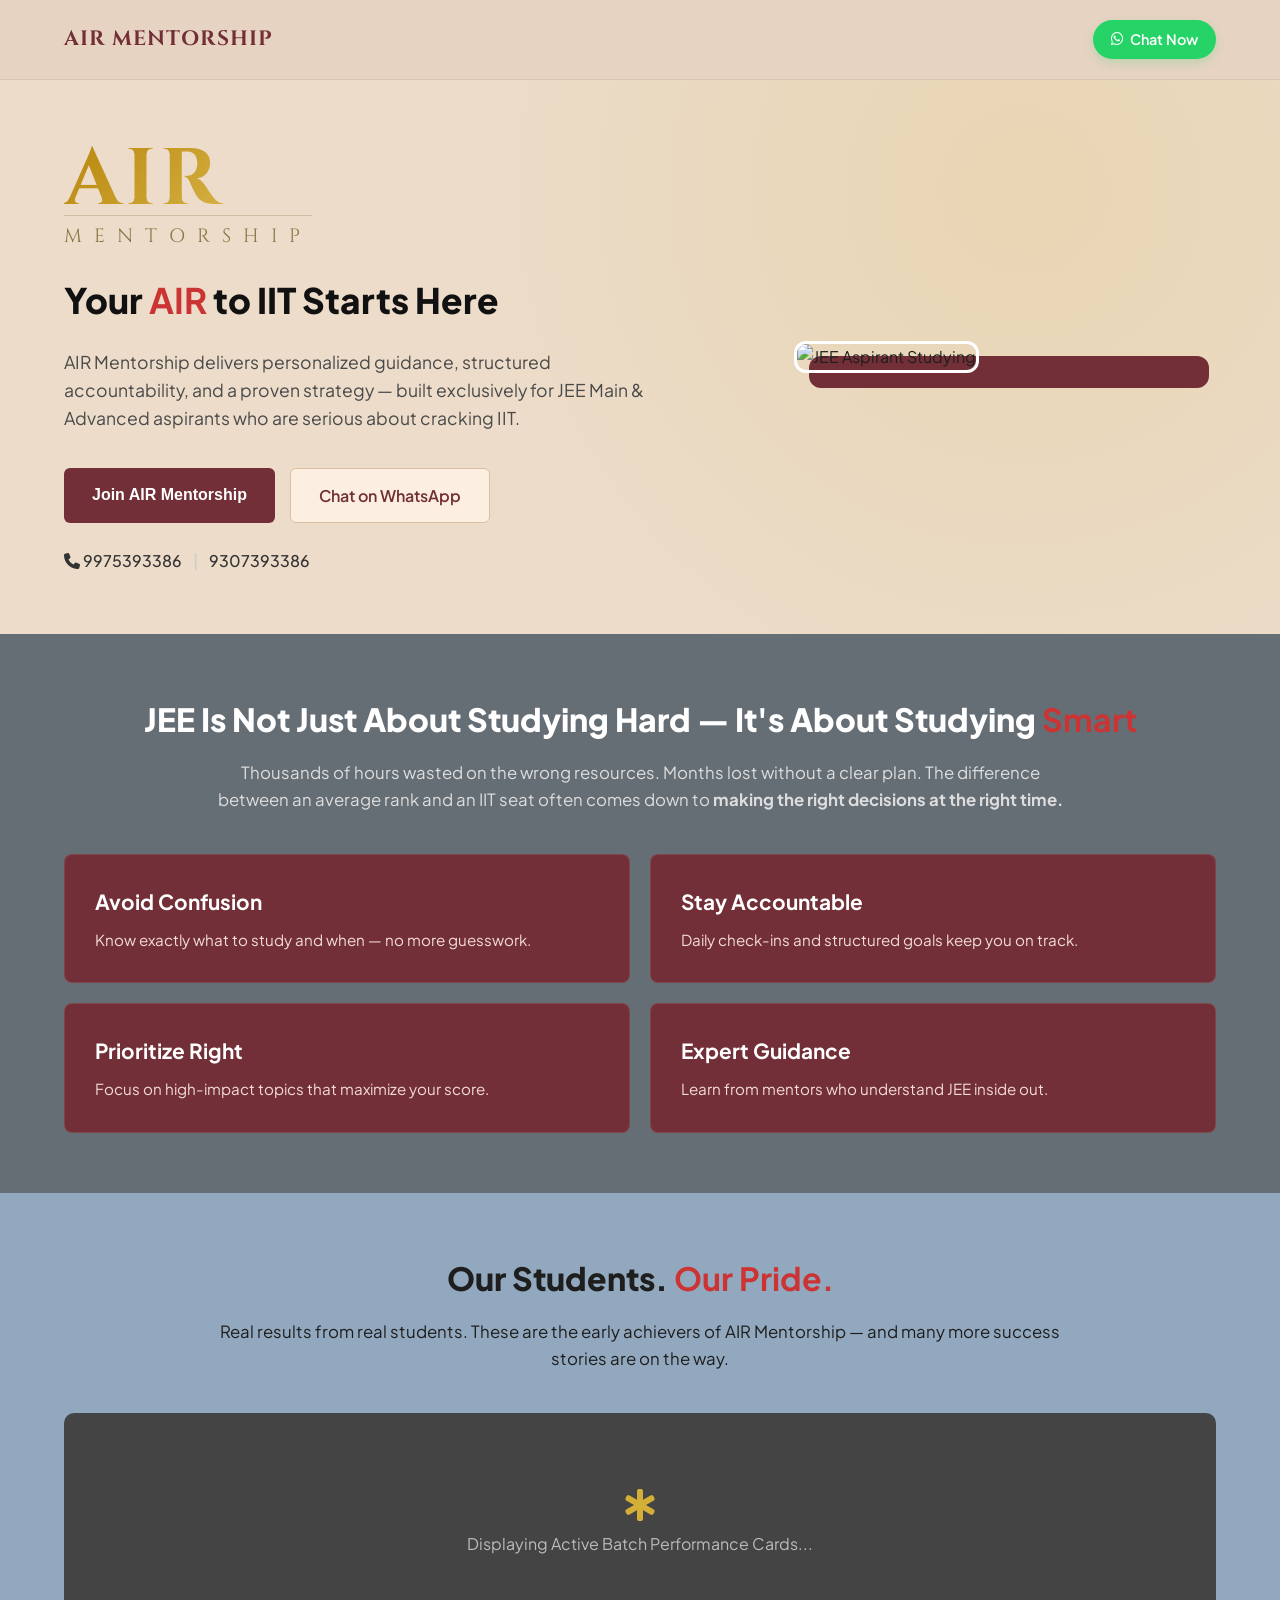
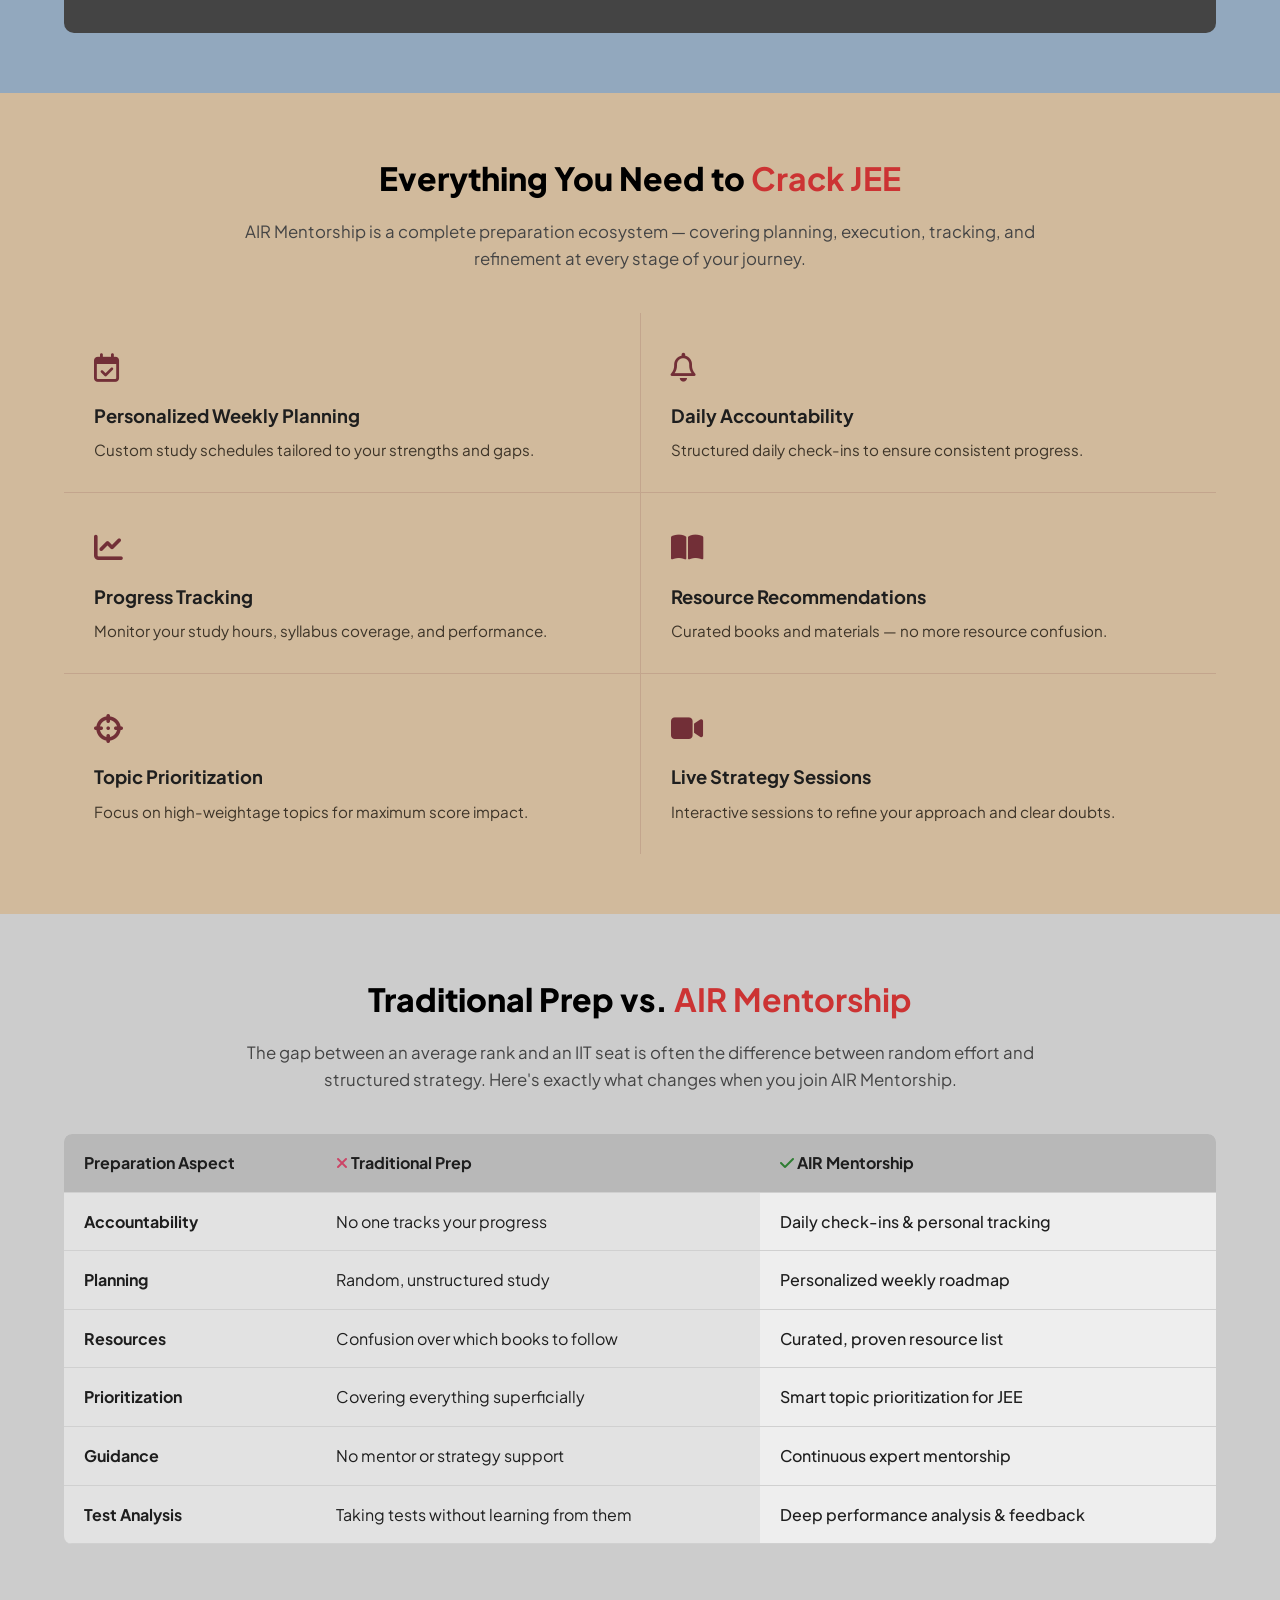
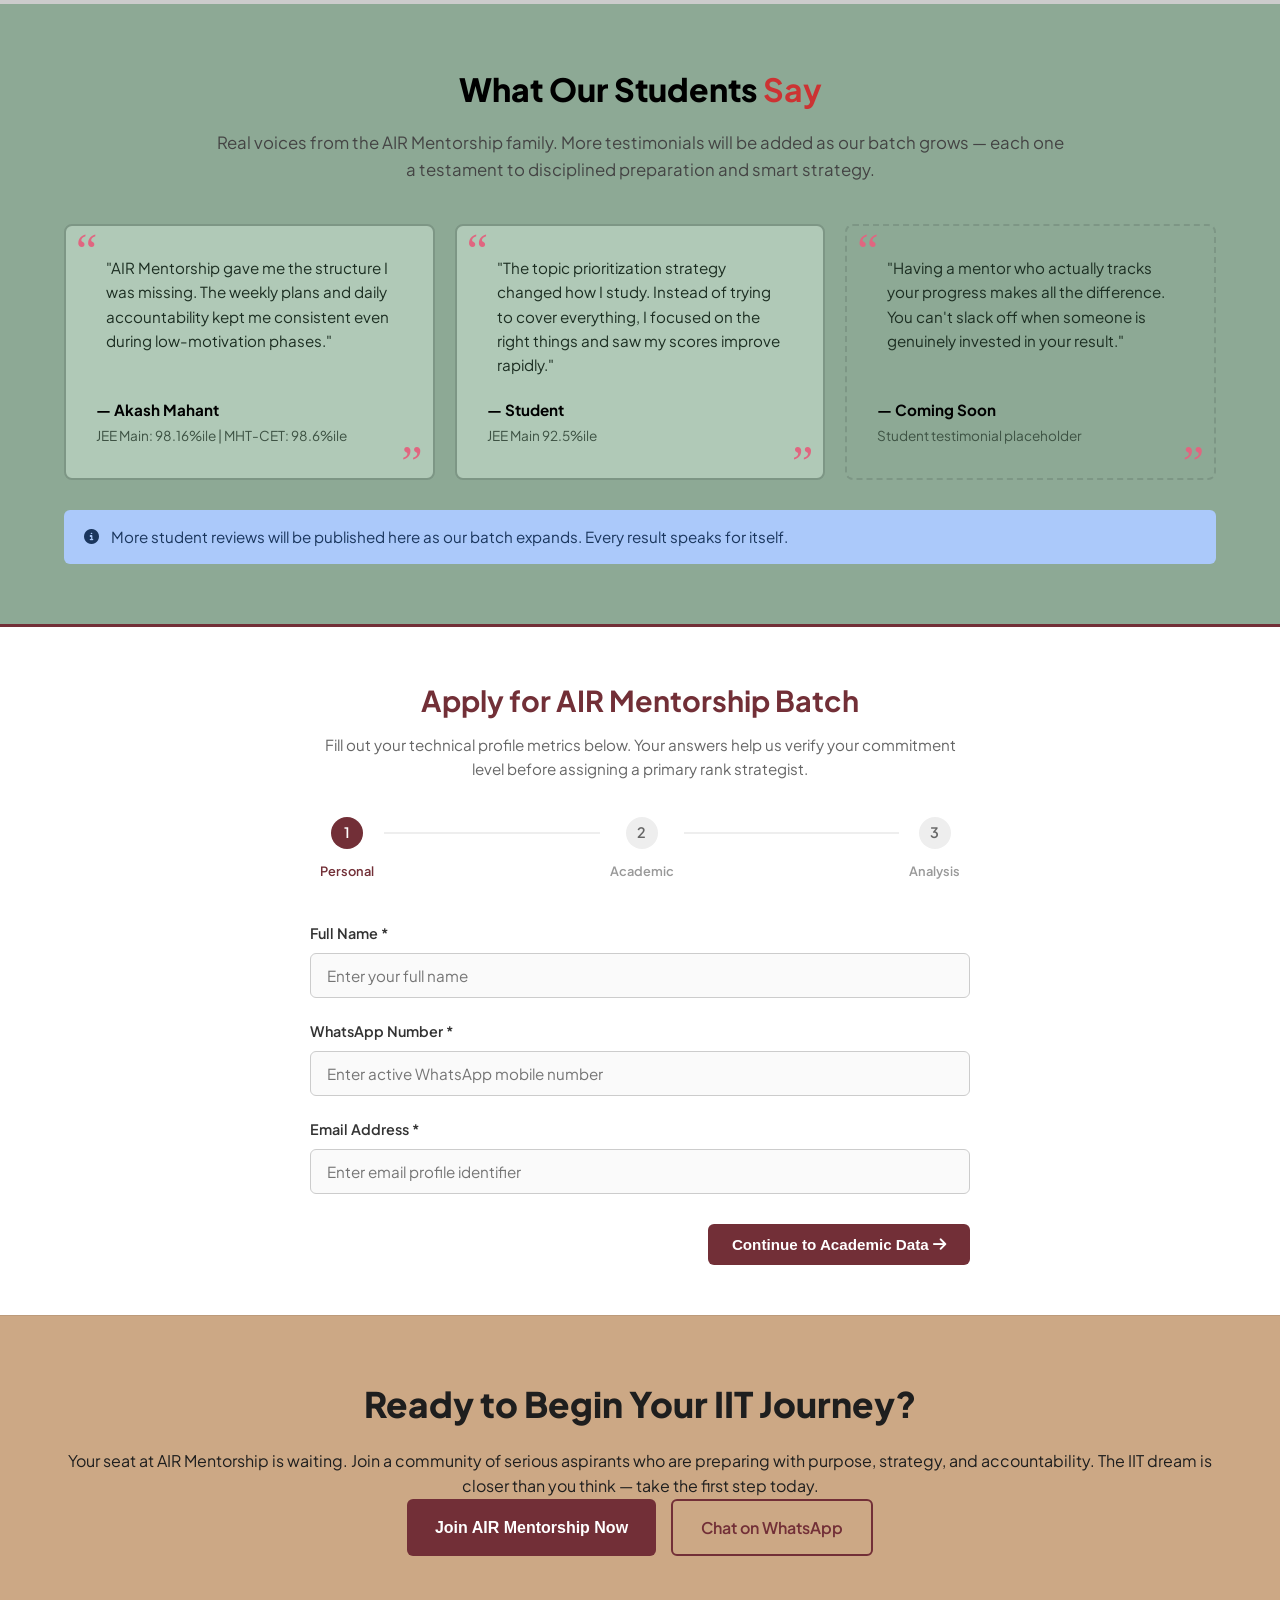
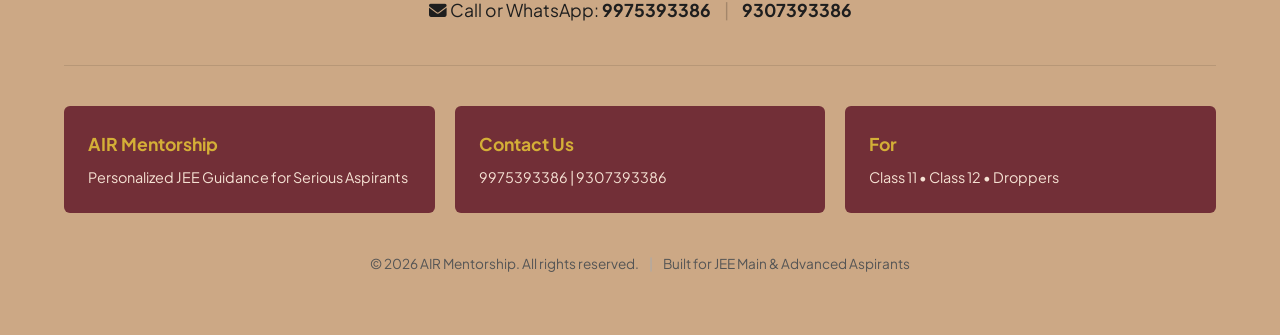
==== index.html @ 2d78cf2f "Initial commit" ====
<!DOCTYPE html>
<html lang="en">
<head>
    <meta charset="UTF-8">
    <meta name="viewport" content="width=device-width, initial-scale=1.0">
    <title>AIR Mentorship - Personalized JEE Main & Advanced Guidance</title>
    <meta property="og:title" content="The Air Mentorship">
<meta property="og:site_name" content="The Air Mentorship">

    <link rel="preconnect" href="https://fonts.googleapis.com">
    <link rel="preconnect" href="https://fonts.gstatic.com" crossorigin>
    <link href="https://fonts.googleapis.com/css2?family=Cinzel:wght@500;700&family=Plus+Jakarta+Sans:wght@400;500;600;700&display=swap" rel="stylesheet">
    <link rel="stylesheet" href="https://cdnjs.cloudflare.com/ajax/libs/font-awesome/6.4.0/css/all.min.css">
    <link rel="stylesheet" href="styles.css">
</head>
<body>

    <header class="navbar">
        <div class="logo-text">AIR MENTORSHIP</div>
        <a href="https://wa.me/919975393386" target="_blank" class="nav-whatsapp-btn">
            <i class="fab fa-whatsapp"></i> Chat Now
        </a>
    </header>

    <section class="hero-section">
        <div class="hero-container">
            <div class="hero-left">
                <div class="gold-brand-title">
                    <h1 class="main-logo-head">AIR</h1>
                    <div class="sub-logo-line">MENTORSHIP</div>
                </div>
                <h2 class="hero-tagline">Your <span class="highlight-red">AIR</span> to IIT Starts Here</h2>
                <p class="hero-desc">
                    AIR Mentorship delivers personalized guidance, structured accountability, and a proven strategy — built exclusively for JEE Main & Advanced aspirants who are serious about cracking IIT.
                </p>
                <div class="hero-actions">
                    <button class="btn btn-primary trigger-form-scroll">Join AIR Mentorship</button>
                    <a href="https://wa.me/919975393386" target="_blank" class="btn btn-secondary">Chat on WhatsApp</a>
                </div>
                <div class="hero-phones">
                    <i class="fa-solid fa-phone"></i> 9975393386 <span class="divider">|</span> 9307393386
                </div>
            </div>
            <div class="hero-right">
                <div class="illustration-frame">
                    <div class="artwork-bg-layer"></div>
                    <img src="https://images.unsplash.com/photo-1516321318423-f06f85e504b3?q=80&w=600&auto=format&fit=crop" alt="JEE Aspirant Studying" class="student-img">
                </div>
            </div>
        </div>
    </section>

    <section class="strategy-section">
        <div class="container">
            <h2 class="section-title text-center">JEE Is Not Just About Studying Hard — It's About Studying <span class="highlight-red">Smart</span></h2>
            <p class="section-subtitle text-center">
                Thousands of hours wasted on the wrong resources. Months lost without a clear plan. The difference between an average rank and an IIT seat often comes down to <strong>making the right decisions at the right time.</strong>
            </p>
            <div class="grid-2x2">
                <div class="maroon-card">
                    <h3>Avoid Confusion</h3>
                    <p>Know exactly what to study and when — no more guesswork.</p>
                </div>
                <div class="maroon-card">
                    <h3>Stay Accountable</h3>
                    <p>Daily check-ins and structured goals keep you on track.</p>
                </div>
                <div class="maroon-card">
                    <h3>Prioritize Right</h3>
                    <p>Focus on high-impact topics that maximize your score.</p>
                </div>
                <div class="maroon-card">
                    <h3>Expert Guidance</h3>
                    <p>Learn from mentors who understand JEE inside out.</p>
                </div>
            </div>
        </div>
    </section>

    <section class="results-section">
        <div class="container">
            <h2 class="section-title text-center text-dark">Our Students. <span class="highlight-red">Our Pride.</span></h2>
            <p class="section-subtitle text-center text-dark">
                Real results from real students. These are the early achievers of AIR Mentorship — and many more success stories are on the way.
            </p>
            <div class="carousel-placeholder">
                <div class="loading-spinner">
                    <i class="fa-solid fa-star-of-life fa-spin"></i>
                    <p>Displaying Active Batch Performance Cards...</p>
                </div>
            </div>
        </div>
    </section>

    <section class="ecosystem-section">
        <div class="container">
            <h2 class="section-title text-center">Everything You Need to <span class="highlight-red">Crack JEE</span></h2>
            <p class="section-subtitle text-center">
                AIR Mentorship is a complete preparation ecosystem — covering planning, execution, tracking, and refinement at every stage of your journey.
            </p>
            <div class="ecosystem-grid">
                <div class="wire-box">
                    <div class="wire-icon"><i class="fa-regular fa-calendar-check"></i></div>
                    <h4>Personalized Weekly Planning</h4>
                    <p>Custom study schedules tailored to your strengths and gaps.</p>
                </div>
                <div class="wire-box">
                    <div class="wire-icon"><i class="fa-regular fa-bell"></i></div>
                    <h4>Daily Accountability</h4>
                    <p>Structured daily check-ins to ensure consistent progress.</p>
                </div>
                <div class="wire-box">
                    <div class="wire-icon"><i class="fa-solid fa-chart-line"></i></div>
                    <h4>Progress Tracking</h4>
                    <p>Monitor your study hours, syllabus coverage, and performance.</p>
                </div>
                <div class="wire-box">
                    <div class="wire-icon"><i class="fa-solid fa-book-open"></i></div>
                    <h4>Resource Recommendations</h4>
                    <p>Curated books and materials — no more resource confusion.</p>
                </div>
                <div class="wire-box">
                    <div class="wire-icon"><i class="fa-solid fa-crosshairs"></i></div>
                    <h4>Topic Prioritization</h4>
                    <p>Focus on high-weightage topics for maximum score impact.</p>
                </div>
                <div class="wire-box">
                    <div class="wire-icon"><i class="fa-solid fa-video"></i></div>
                    <h4>Live Strategy Sessions</h4>
                    <p>Interactive sessions to refine your approach and clear doubts.</p>
                </div>
            </div>
        </div>
    </section>

    <section class="comparison-section">
        <div class="container">
            <h2 class="section-title text-center">Traditional Prep vs. <span class="highlight-red">AIR Mentorship</span></h2>
            <p class="section-subtitle text-center">
                The gap between an average rank and an IIT seat is often the difference between random effort and structured strategy. Here's exactly what changes when you join AIR Mentorship.
            </p>
            <div class="table-responsive">
                <table class="comparison-table">
                    <thead>
                        <tr>
                            <th>Preparation Aspect</th>
                            <th><i class="fa-solid fa-xmark color-pink"></i> Traditional Prep</th>
                            <th><i class="fa-solid fa-check color-green"></i> AIR Mentorship</th>
                        </tr>
                    </thead>
                    <tbody>
                        <tr>
                            <td><strong>Accountability</strong></td>
                            <td>No one tracks your progress</td>
                            <td class="highlight-cell">Daily check-ins & personal tracking</td>
                        </tr>
                        <tr>
                            <td><strong>Planning</strong></td>
                            <td>Random, unstructured study</td>
                            <td class="highlight-cell">Personalized weekly roadmap</td>
                        </tr>
                        <tr>
                            <td><strong>Resources</strong></td>
                            <td>Confusion over which books to follow</td>
                            <td class="highlight-cell">Curated, proven resource list</td>
                        </tr>
                        <tr>
                            <td><strong>Prioritization</strong></td>
                            <td>Covering everything superficially</td>
                            <td class="highlight-cell">Smart topic prioritization for JEE</td>
                        </tr>
                        <tr>
                            <td><strong>Guidance</strong></td>
                            <td>No mentor or strategy support</td>
                            <td class="highlight-cell">Continuous expert mentorship</td>
                        </tr>
                        <tr>
                            <td><strong>Test Analysis</strong></td>
                            <td>Taking tests without learning from them</td>
                            <td class="highlight-cell">Deep performance analysis & feedback</td>
                        </tr>
                    </tbody>
                </table>
            </div>
        </div>
    </section>

    <section class="testimonials-section">
        <div class="container">
            <h2 class="section-title text-center">What Our Students <span class="highlight-red">Say</span></h2>
            <p class="section-subtitle text-center">
                Real voices from the AIR Mentorship family. More testimonials will be added as our batch grows — each one a testament to disciplined preparation and smart strategy.
            </p>
            <div class="cards-3-column">
                <div class="testimonial-card">
                    <span class="quote-mark font-left">“</span>
                    <p class="quote-text">"AIR Mentorship gave me the structure I was missing. The weekly plans and daily accountability kept me consistent even during low-motivation phases."</p>
                    <span class="quote-mark font-right">”</span>
                    <div class="student-meta">
                        <strong>— Akash Mahant</strong>
                        <span>JEE Main: 98.16%ile | MHT-CET: 98.6%ile</span>
                    </div>
                </div>
                <div class="testimonial-card">
                    <span class="quote-mark font-left">“</span>
                    <p class="quote-text">"The topic prioritization strategy changed how I study. Instead of trying to cover everything, I focused on the right things and saw my scores improve rapidly."</p>
                    <span class="quote-mark font-right">”</span>
                    <div class="student-meta">
                        <strong>— Student</strong>
                        <span>JEE Main 92.5%ile</span>
                    </div>
                </div>
                <div class="testimonial-card placeholder-card">
                    <span class="quote-mark font-left">“</span>
                    <p class="quote-text">"Having a mentor who actually tracks your progress makes all the difference. You can't slack off when someone is genuinely invested in your result."</p>
                    <span class="quote-mark font-right">”</span>
                    <div class="student-meta">
                        <strong>— Coming Soon</strong>
                        <span>Student testimonial placeholder</span>
                    </div>
                </div>
            </div>
            <div class="info-alert-box">
                <i class="fa-solid fa-circle-info"></i>
                <span>More student reviews will be published here as our batch expands. Every result speaks for itself.</span>
            </div>
        </div>
    </section>

    <section class="application-form-section" id="application-funnel">
        <div class="container-small">
            <div class="form-header-area">
                <h2>Apply for AIR Mentorship Batch</h2>
                <p>Fill out your technical profile metrics below. Your answers help us verify your commitment level before assigning a primary rank strategist.</p>
            </div>
            
            <div class="form-progress-bar">
                <div class="step-indicator active" id="ind-1"><span>1</span><label>Personal</label></div>
                <div class="step-indicator" id="ind-2"><span>2</span><label>Academic</label></div>
                <div class="step-indicator" id="ind-3"><span>3</span><label>Analysis</label></div>
            </div>

            <form id="native-application-form">
                <div class="form-step-panel current" id="step-1">
                    <div class="input-block">
                        <label for="student_name">Full Name *</label>
                        <input type="text" id="student_name" required placeholder="Enter your full name">
                    </div>
                    <div class="input-block">
                        <label for="student_phone">WhatsApp Number *</label>
                        <input type="tel" id="student_phone" required placeholder="Enter active WhatsApp mobile number">
                    </div>
                    <div class="input-block">
                        <label for="student_email">Email Address *</label>
                        <input type="email" id="student_email" required placeholder="Enter email profile identifier">
                    </div>
                    <div class="form-nav-controls">
                        <button type="button" class="btn-nav next-btn">Continue to Academic Data <i class="fa-solid fa-arrow-right"></i></button>
                    </div>
                </div>

                <div class="form-step-panel" id="step-2">
                    <div class="input-block">
                        <label for="academic_tier">Current Status Tier *</label>
                        <select id="academic_tier" required>
                            <option value="" disabled selected>Select current timeline level</option>
                            <option value="Class 11">Class 11 Aspirant</option>
                            <option value="Class 12">Class 12 / Appearing</option>
                            <option value="Dropper">Dropper / Target Batch</option>
                        </select>
                    </div>
                    <div class="input-block">
                        <label for="target_year">Target JEE Attempt Year *</label>
                        <select id="target_year" required>
                            <option value="2027">2027</option>
                            <option value="2028">2028</option>
                        </select>
                    </div>
                    <div class="input-block">
                        <label for="current_resources">Primary Study Resources / Institute Currently Using</label>
                        <input type="text" id="current_resources" placeholder="e.g., Coaching modules, specific online platform, self-study books">
                    </div>
                    <div class="form-nav-controls">
                        <button type="button" class="btn-nav prev-btn"><i class="fa-solid fa-arrow-left"></i> Back</button>
                        <button type="button" class="btn-nav next-btn">Continue to Self-Analysis <i class="fa-solid fa-arrow-right"></i></button>
                    </div>
                </div>

                <div class="form-step-panel" id="step-3">
                    <div class="input-block">
                        <label for="core_challenge">What is your single biggest bottleneck in current JEE prep? *</label>
                        <select id="core_challenge" required>
                            <option value="" disabled selected>Select primary point of failure</option>
                            <option value="Backlogs">Managing massive backlogs</option>
                            <option value="Consistency">Lack of daily consistency & accountability</option>
                            <option value="Mock Scores">Stuck at low mock test scores</option>
                            <option value="Resource Choice">Confusion regarding books & materials</option>
                            <option value="Time Management">Imbalance between Physics, Chemistry, and Math</option>
                        </select>
                    </div>
                    <div class="input-block">
                        <label for="motivation_statement">Why do you feel you explicitly need an AIR personal mentor? *</label>
                        <textarea id="motivation_statement" rows="4" required placeholder="Describe your structural targets and why you want to transition your workflow style to systematic tracking..."></textarea>
                    </div>
                    <div class="form-nav-controls">
                        <button type="button" class="btn-nav prev-btn"><i class="fa-solid fa-arrow-left"></i> Back</button>
                        <button type="submit" class="btn-nav submit-btn">Submit Application Structure <i class="fa-solid fa-paper-plane"></i></button>
                    </div>
                </div>
            </form>
        </div>
    </section>

    <footer class="footer-system">
        <div class="container">
            <h2 class="footer-main-title text-center">Ready to Begin Your IIT Journey?</h2>
            <p class="footer-subtitle text-center">
                Your seat at AIR Mentorship is waiting. Join a community of serious aspirants who are preparing with purpose, strategy, and accountability. The IIT dream is closer than you think — take the first step today.
            </p>
            <div class="footer-cta-group">
                <button class="btn btn-maroon trigger-form-scroll">Join AIR Mentorship Now</button>
                <a href="https://wa.me/919975393386" target="_blank" class="btn btn-outline">Chat on WhatsApp</a>
            </div>
            <div class="footer-contact-line text-center">
                <i class="fa-solid fa-envelope"></i> Call or WhatsApp: <strong>9975393386</strong> <span class="divider">|</span> <strong>9307393386</strong>
            </div>
            <hr class="footer-divider">
            <div class="footer-cards-row">
                <div class="footer-mini-card">
                    <h5>AIR Mentorship</h5>
                    <p>Personalized JEE Guidance for Serious Aspirants</p>
                </div>
                <div class="footer-mini-card">
                    <h5>Contact Us</h5>
                    <p>9975393386 | 9307393386</p>
                </div>
                <div class="footer-mini-card">
                    <h5>For</h5>
                    <p>Class 11 • Class 12 • Droppers</p>
                </div>
            </div>
            <div class="footer-copyright text-center">
                © 2026 AIR Mentorship. All rights reserved. <span class="divider">|</span> Built for JEE Main & Advanced Aspirants
            </div>
        </div>
    </footer>

    <script src="script.js"></script>
</body>
</html>
---- styles.css ----
/* --- Core Structural Architecture & Variables --- */
:root {
    --maroon-solid: #722f37;
    --maroon-hover: #5c232a;
    --cream-bg: #ecdcc9;
    --card-dark: #812c37;
    --text-dark: #1e1e1e;
    --text-white: #ffffff;
    --font-heading: 'Cinzel', serif;
    --font-body: 'Plus Jakarta Sans', sans-serif;
    --gold-accent: #d4af37;
}

* {
    margin: 0;
    padding: 0;
    box-sizing: border-box;
}

html {
    scroll-behavior: smooth;
}

body {
    font-family: var(--font-body);
    background-color: var(--cream-bg);
    color: var(--text-dark);
    line-height: 1.6;
}

/* --- Utilities --- */
.container {
    max-width: 1200px;
    margin: 0 auto;
    padding: 60px 24px;
}
.container-small {
    max-width: 700px;
    margin: 0 auto;
    padding: 50px 20px;
}
.text-center { text-align: center; }
.highlight-red {
    color: #cc3333;
    font-weight: 700;
}
.text-dark { color: var(--text-dark) !important; }

/* --- Navbar --- */
.navbar {
    display: flex;
    justify-content: space-between;
    align-items: center;
    padding: 20px 5%;
    background-color: rgba(114, 47, 55, 0.05);
    border-bottom: 1px solid rgba(114, 47, 55, 0.1);
}
.logo-text {
    font-family: var(--font-heading);
    font-weight: 700;
    font-size: 1.3rem;
    color: var(--maroon-solid);
    letter-spacing: 1px;
}
.nav-whatsapp-btn {
    text-decoration: none;
    background-color: #25d366;
    color: white;
    padding: 8px 18px;
    border-radius: 30px;
    font-weight: 600;
    font-size: 0.9rem;
    display: flex;
    align-items: center;
    gap: 6px;
    box-shadow: 0 4px 10px rgba(37, 211, 102, 0.2);
}

/* --- Hero UI Module --- */
.hero-section {
    padding: 60px 5%;
    background: radial-gradient(circle at 80% 20%, rgba(212, 175, 55, 0.15) 0%, transparent 50%);
}
.hero-container {
    display: flex;
    align-items: center;
    gap: 40px;
    max-width: 1200px;
    margin: 0 auto;
}
.hero-left { flex: 1.2; }
.hero-right {
    flex: 0.8;
    display: flex;
    justify-content: center;
}
.gold-brand-title {
    margin-bottom: 20px;
}
.main-logo-head {
    font-family: var(--font-heading);
    font-size: 5rem;
    line-height: 1;
    font-weight: 700;
    color: transparent;
    background: linear-gradient(135deg, #b8860b 0%, #e6ca65 50%, #996515 100%);
    -webkit-background-clip: text;
    background-clip: text;
    letter-spacing: 4px;
}
.sub-logo-line {
    font-family: var(--font-heading);
    font-size: 1.2rem;
    letter-spacing: 12px;
    color: #8c7647;
    margin-top: -5px;
    border-top: 1px solid rgba(140, 118, 71, 0.3);
    padding-top: 5px;
    display: inline-block;
}
.hero-tagline {
    font-size: 2.2rem;
    font-weight: 800;
    color: #111;
    margin-bottom: 20px;
}
.hero-desc {
    font-size: 1.1rem;
    color: #4a4a4a;
    margin-bottom: 35px;
    max-width: 580px;
}
.hero-actions {
    display: flex;
    gap: 15px;
    margin-bottom: 25px;
}

/* Button Mechanics */
.btn {
    padding: 14px 28px;
    border-radius: 6px;
    font-size: 1rem;
    font-weight: 600;
    cursor: pointer;
    text-decoration: none;
    display: inline-flex;
    align-items: center;
    justify-content: center;
    transition: all 0.25s ease;
    border: none;
}
.btn-primary {
    background-color: var(--maroon-solid);
    color: white;
}
.btn-primary:hover { background-color: var(--maroon-hover); transform: translateY(-1px); }
.btn-secondary {
    background-color: #fcefe2;
    color: var(--maroon-solid);
    border: 1px solid #dcbfa2;
}
.btn-secondary:hover { background-color: #f3dfca; }

.hero-phones {
    font-size: 1rem;
    color: #333;
    font-weight: 500;
}
.hero-phones .divider { color: #ccc; margin: 0 8px; }

/* Illustration Layout frame */
.illustration-frame {
    position: relative;
    width: 100%;
    max-width: 400px;
}
.artwork-bg-layer {
    position: absolute;
    top: 15px;
    left: 15px;
    width: 100%;
    height: 100%;
    background-color: var(--maroon-solid);
    border-radius: 12px;
    z-index: 1;
}
.student-img {
    width: 100%;
    border-radius: 12px;
    position: relative;
    z-index: 2;
    border: 3px solid white;
    object-fit: cover;
    height: 480px;
}

/* --- Section Heads --- */
.section-title {
    font-size: 2rem;
    font-weight: 800;
    color: #000;
    margin-bottom: 15px;
}
.section-subtitle {
    font-size: 1.05rem;
    color: #444;
    max-width: 850px;
    margin: 0 auto 40px;
}

/* --- 2x2 Matrix Cards Area --- */
.strategy-section { background-color: #666e75; color: white; }
.strategy-section .section-title { color: white; }
.strategy-section .section-subtitle { color: #ddd; }
.grid-2x2 {
    display: grid;
    grid-template-columns: 1fr 1fr;
    gap: 20px;
}
.maroon-card {
    background-color: var(--maroon-solid);
    padding: 30px;
    border-radius: 8px;
    border: 1px solid rgba(255,255,255,0.1);
}
.maroon-card h3 {
    font-size: 1.3rem;
    margin-bottom: 10px;
    color: white;
}
.maroon-card p { color: #f2dcd0; font-size: 0.95rem; }

/* --- Results Section --- */
.results-section { background-color: #92a8be; }
.carousel-placeholder {
    background-color: #444;
    height: 220px;
    border-radius: 10px;
    display: flex;
    align-items: center;
    justify-content: center;
    color: #bbb;
}
.loading-spinner { text-align: center; }
.loading-spinner i { font-size: 2rem; margin-bottom: 10px; color: var(--gold-accent); }

/* --- Wireframe Ecosystem Section --- */
.ecosystem-section { background-color: #d1ba9c; }
.ecosystem-grid {
    display: grid;
    grid-template-columns: 1fr 1fr;
    gap: 1px;
    background-color: rgba(114, 47, 55, 0.15);
}
.wire-box {
    background-color: #d1ba9c;
    padding: 30px;
}
.wire-icon {
    font-size: 1.8rem;
    color: var(--maroon-solid);
    margin-bottom: 12px;
}
.wire-box h4 { font-size: 1.15rem; font-weight: 700; margin-bottom: 8px; }
.wire-box p { color: #3d3428; font-size: 0.95rem; }

/* --- Comparison Section System --- */
.comparison-section { background-color: #cccccc; }
.table-responsive { overflow-x: auto; }
.comparison-table {
    width: 100%;
    border-collapse: collapse;
    background: #e2e2e2;
    border-radius: 8px;
    overflow: hidden;
}
.comparison-table th, .comparison-table td {
    padding: 16px 20px;
    text-align: left;
    border-bottom: 1px solid #d0d0d0;
}
.comparison-table th {
    background-color: #b8b8b8;
    font-weight: 700;
}
.color-pink { color: #cc4466; }
.color-green { color: #2e7d32; }
.highlight-cell { background-color: rgba(255,255,255,0.4); font-weight: 500; }

/* --- Testimonials View Block --- */
.testimonials-section { background-color: #8da995; }
.cards-3-column {
    display: grid;
    grid-template-columns: repeat(3, 1fr);
    gap: 20px;
    margin-bottom: 30px;
}
.testimonial-card {
    background: #b0c9b7;
    padding: 30px;
    border-radius: 8px;
    border: 2px solid #7d9685;
    position: relative;
    display: flex;
    flex-direction: column;
    justify-content: space-between;
}
.quote-mark {
    font-size: 3rem;
    font-family: serif;
    color: #e06680;
    line-height: 0;
    position: absolute;
}
.font-left { top: 25px; left: 10px; }
.font-right { bottom: 15px; right: 10px; }
.quote-text {
    font-size: 0.95rem;
    color: #1c2e22;
    padding: 0 10px;
    margin-bottom: 20px;
}
.student-meta strong { display: block; font-size: 0.95rem; color: #000; }
.student-meta span { font-size: 0.85rem; color: #3d5243; }
.placeholder-card { background: transparent; border-style: dashed; }

.info-alert-box {
    background-color: #abc9fa;
    padding: 15px 20px;
    border-radius: 6px;
    display: flex;
    align-items: center;
    gap: 12px;
    font-size: 0.95rem;
    color: #1a365d;
}

/* --- Native Application Funnel Area --- */
.application-form-section {
    background-color: #ffffff;
    border-top: 3px solid var(--maroon-solid);
}
.form-header-area { text-align: center; margin-bottom: 35px; }
.form-header-area h2 { font-size: 1.8rem; margin-bottom: 10px; color: var(--maroon-solid); }
.form-header-area p { color: #666; font-size: 0.95rem; }

.form-progress-bar {
    display: flex;
    justify-content: space-between;
    margin-bottom: 40px;
    position: relative;
}
.form-progress-bar::before {
    content: '';
    position: absolute;
    top: 15px;
    left: 0;
    width: 100%;
    height: 2px;
    background-color: #eee;
    z-index: 1;
}
.step-indicator {
    position: relative;
    z-index: 2;
    background: white;
    padding: 0 10px;
    text-align: center;
}
.step-indicator span {
    width: 32px;
    height: 32px;
    border-radius: 50%;
    background-color: #eee;
    color: #666;
    display: flex;
    align-items: center;
    justify-content: center;
    margin: 0 auto 8px;
    font-weight: 600;
    font-size: 0.9rem;
    transition: all 0.3s ease;
}
.step-indicator label { font-size: 0.8rem; font-weight: 600; color: #999; }
.step-indicator.active span { background-color: var(--maroon-solid); color: white; }
.step-indicator.active label { color: var(--maroon-solid); }

.form-step-panel { display: none; }
.form-step-panel.current { display: block; }

.input-block { margin-bottom: 22px; }
.input-block label { display: block; font-size: 0.9rem; font-weight: 600; margin-bottom: 8px; color: #333; }
.input-block input, .input-block select, .input-block textarea {
    width: 100%;
    padding: 12px 16px;
    border: 1px solid #ccc;
    border-radius: 6px;
    font-family: var(--font-body);
    font-size: 0.95rem;
    background-color: #fafafa;
    transition: border 0.2s ease;
}
.input-block input:focus, .input-block select:focus, .input-block textarea:focus {
    outline: none;
    border-color: var(--maroon-solid);
    background-color: #fff;
}

.form-nav-controls {
    display: flex;
    justify-content: space-between;
    margin-top: 30px;
}
.btn-nav {
    padding: 12px 24px;
    border-radius: 6px;
    font-weight: 600;
    cursor: pointer;
    border: none;
    font-size: 0.95rem;
}
.next-btn { background-color: var(--maroon-solid); color: white; margin-left: auto; }
.prev-btn { background-color: #eee; color: #333; }
.submit-btn { background-color: #2e7d32; color: white; margin-left: auto; }

/* --- Footer Infrastructure Section --- */
.footer-system {
    background-color: #cca885;
    border-top: 1px solid rgba(0,0,0,0.08);
}
.footer-main-title { font-size: 2.2rem; font-weight: 800; margin-bottom: 15px; }
.footer-cta-group { display: flex; gap: 15px; justify-content: center; margin-bottom: 40px; }
.btn-maroon { background-color: var(--maroon-solid); color: white; }
.btn-maroon:hover { background-color: var(--maroon-hover); }
.btn-outline { border: 2px solid var(--maroon-solid); color: var(--maroon-solid); background: transparent; }
.btn-outline:hover { background: rgba(114, 47, 55, 0.05); }

.footer-contact-line { font-size: 1.1rem; margin-bottom: 40px; }
.footer-contact-line .divider { color: rgba(0,0,0,0.2); margin: 0 10px; }
.footer-divider { border: 0; height: 1px; background-color: rgba(0,0,0,0.1); margin-bottom: 40px; }

.footer-cards-row {
    display: grid;
    grid-template-columns: repeat(3, 1fr);
    gap: 20px;
    margin-bottom: 40px;
}
.footer-mini-card {
    background-color: var(--maroon-solid);
    color: white;
    padding: 24px;
    border-radius: 6px;
}
.footer-mini-card h5 { font-size: 1.1rem; margin-bottom: 8px; color: var(--gold-accent); }
.footer-mini-card p { font-size: 0.9rem; color: #f5e1d3; }

.footer-copyright { font-size: 0.85rem; color: #555; }
.footer-copyright .divider { color: #aaa; margin: 0 8px; }

/* --- Mobile View Scaling Rules --- */
@media (max-width: 900px) {
    .hero-container { flex-direction: column; text-align: center; }
    .hero-actions { justify-content: center; }
    .hero-right { width: 100%; max-width: 340px; }
    .grid-2x2, .ecosystem-grid, .cards-3-column, .footer-cards-row {
        grid-template-columns: 1fr;
    }
    .ecosystem-grid { gap: 10px; background: transparent; }
    .wire-box { background: #d1ba9c; border-radius: 6px; }
    .hero-tagline { font-size: 1.8rem; }
    .main-logo-head { font-size: 4rem; }
}
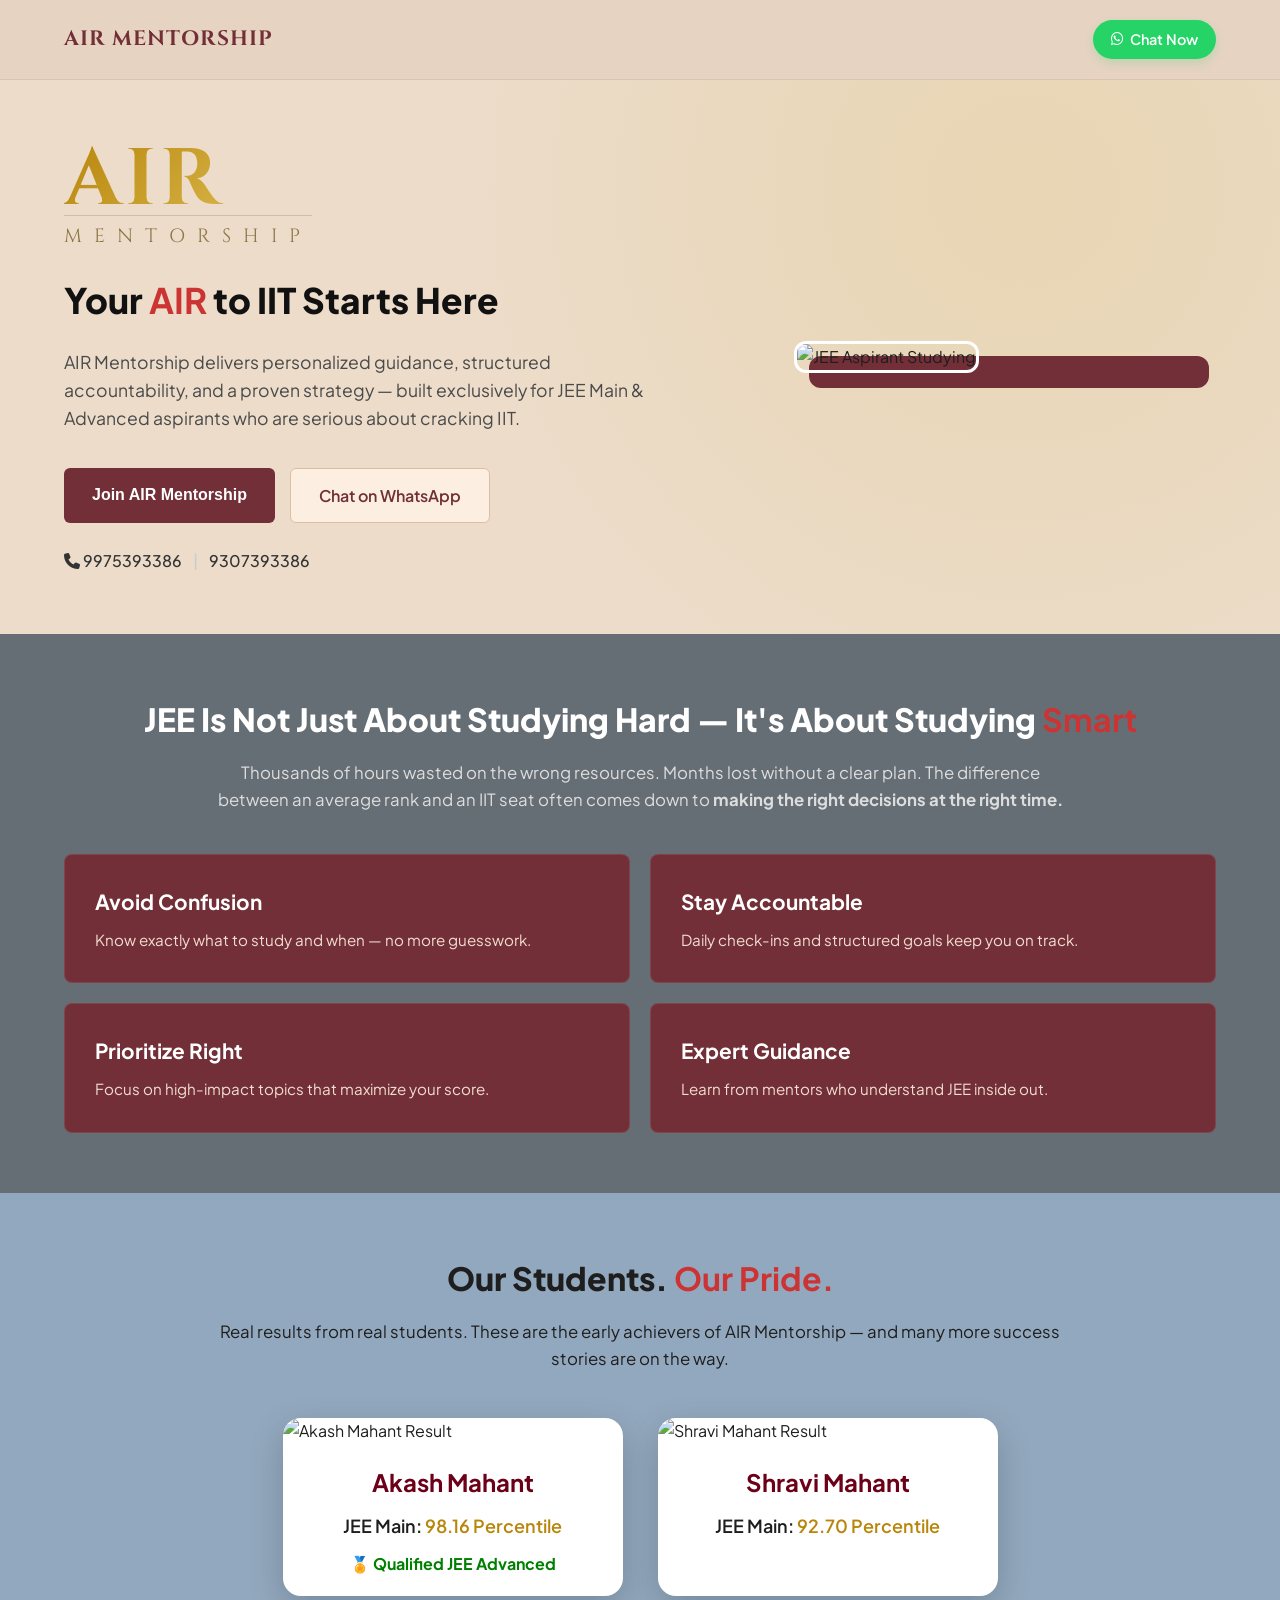
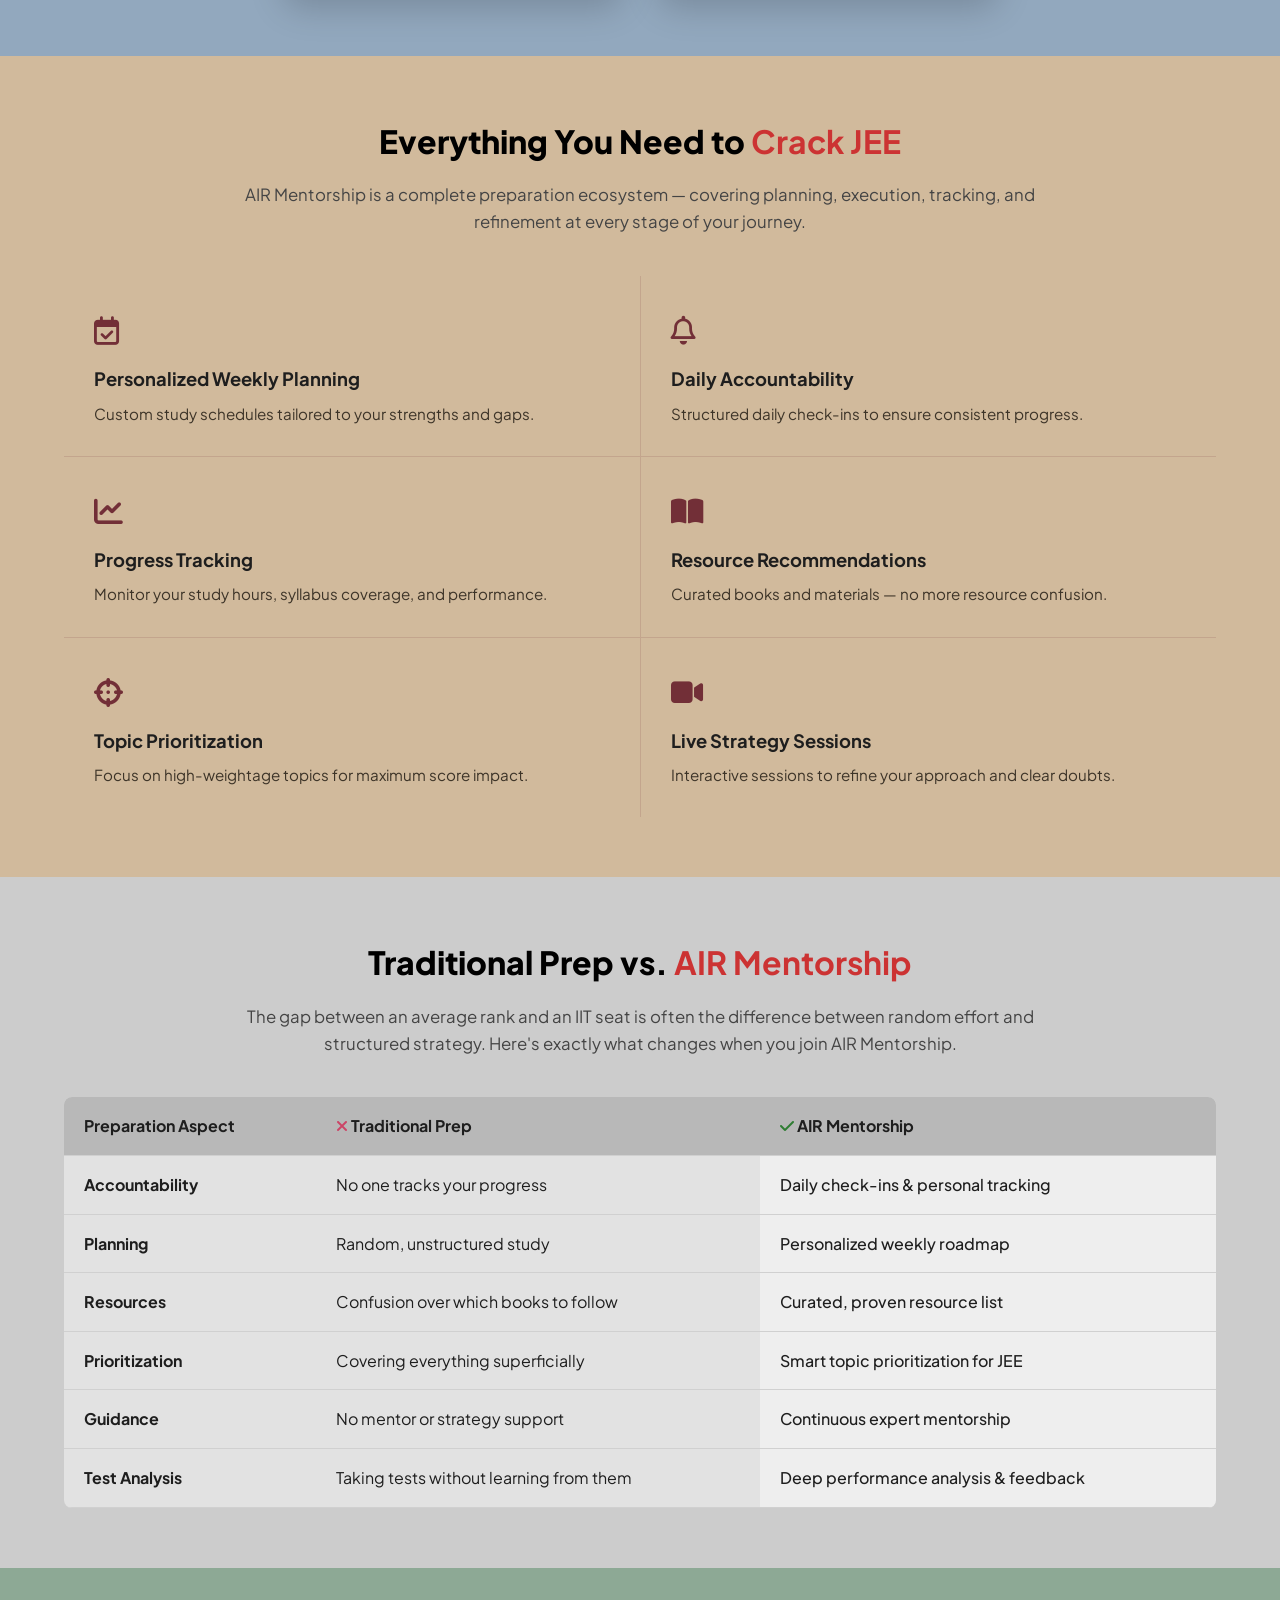
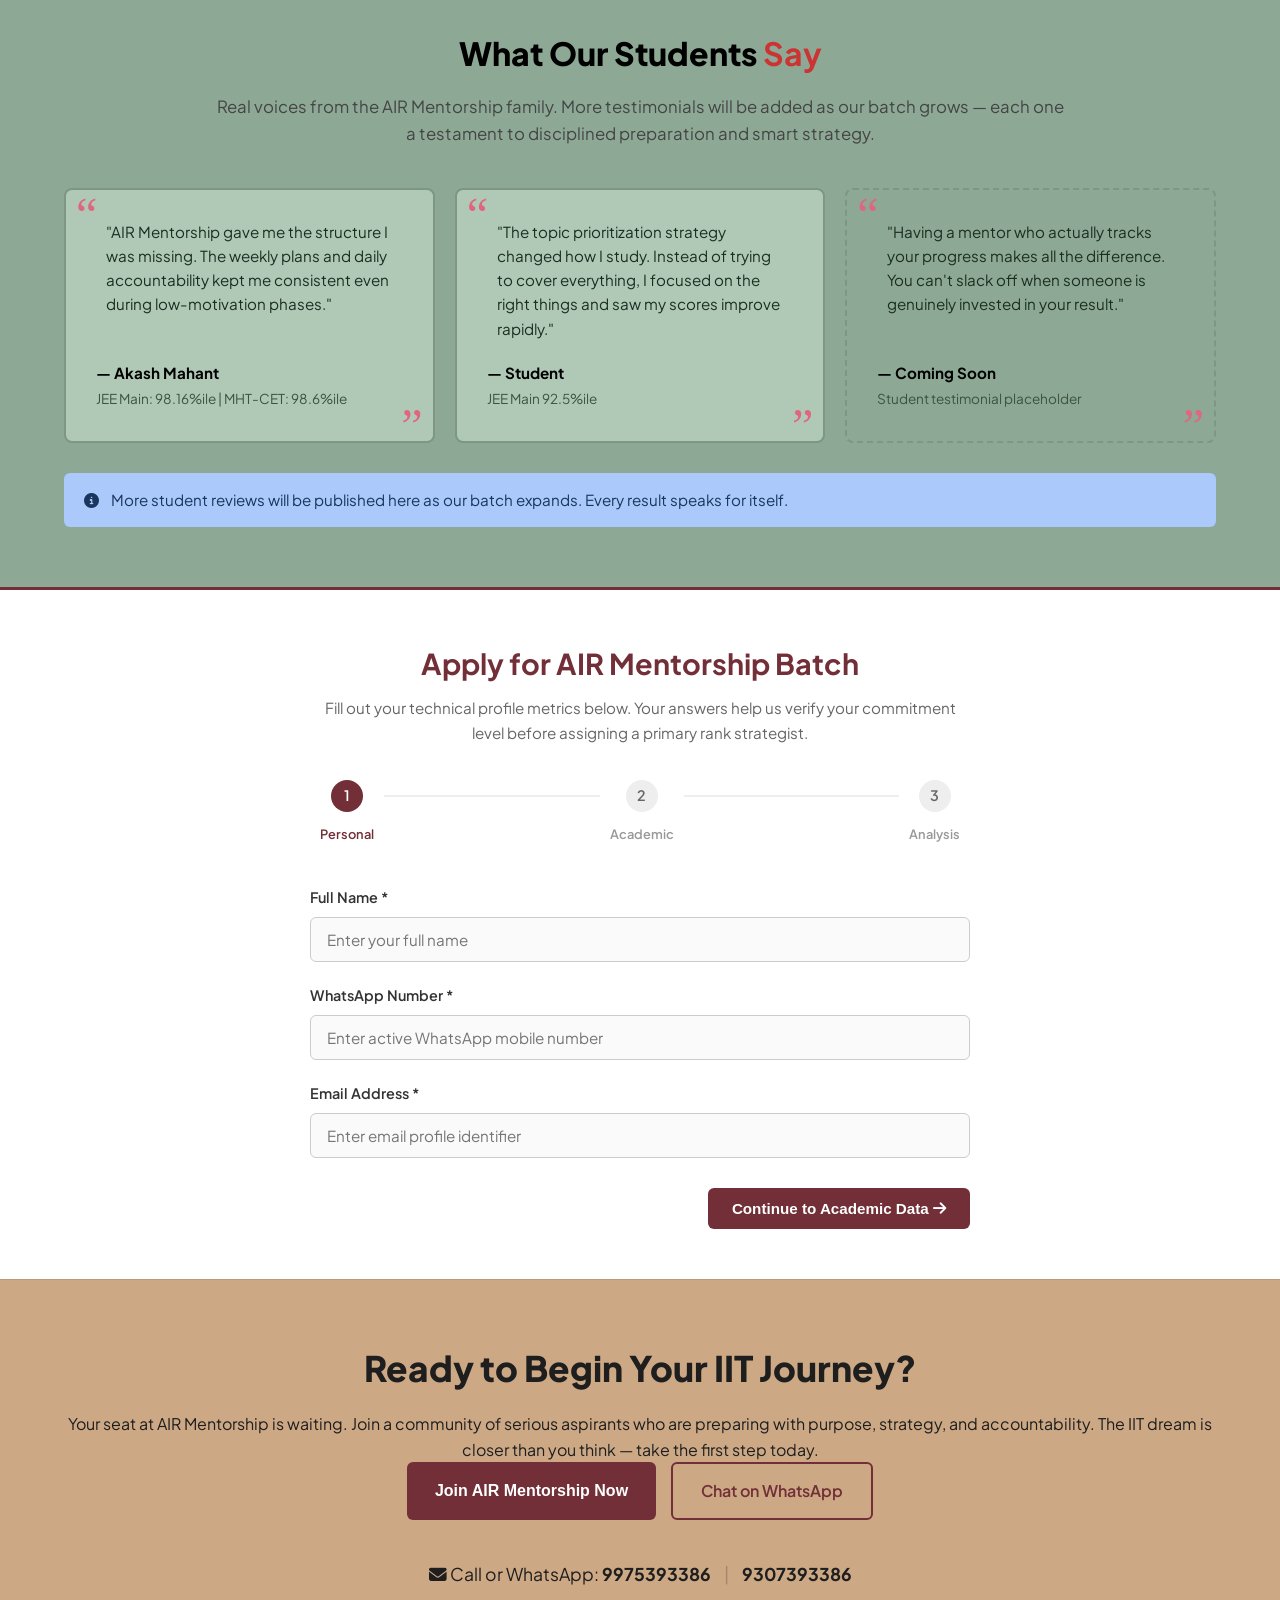
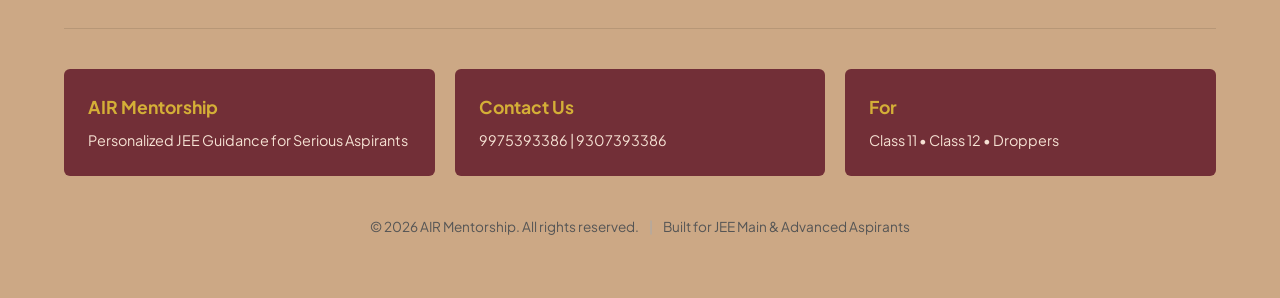
==== commit 76045fb9: "Added AIR Mentorship student results" ====
--- a/index.html
+++ b/index.html
@@ -5,7 +5,8 @@
     <meta name="viewport" content="width=device-width, initial-scale=1.0">
     <title>AIR Mentorship - Personalized JEE Main & Advanced Guidance</title>
     <meta property="og:title" content="The Air Mentorship">
-<meta property="og:site_name" content="The Air Mentorship">
+    <meta property="og:site_name" content="The Air Mentorship">
+<link rel="icon" type="image/png" href="images/favicon.png.png">
 
     <link rel="preconnect" href="https://fonts.googleapis.com">
     <link rel="preconnect" href="https://fonts.gstatic.com" crossorigin>
@@ -83,12 +84,37 @@
             <p class="section-subtitle text-center text-dark">
                 Real results from real students. These are the early achievers of AIR Mentorship — and many more success stories are on the way.
             </p>
-            <div class="carousel-placeholder">
-                <div class="loading-spinner">
-                    <i class="fa-solid fa-star-of-life fa-spin"></i>
-                    <p>Displaying Active Batch Performance Cards...</p>
-                </div>
-            </div>
+            <div class="results-gallery">
+
+    <div class="result-card">
+        <img src="images/results/akash.jpg" alt="Akash Mahant Result">
+
+        <div class="result-content">
+            <h3>Akash Mahant</h3>
+
+            <p class="percentile">
+                JEE Main: <span>98.16 Percentile</span>
+            </p>
+
+            <p class="achievement">
+                🏅 Qualified JEE Advanced
+            </p>
+        </div>
+    </div>
+
+    <div class="result-card">
+        <img src="images/results/shravi.jpg" alt="Shravi Mahant Result">
+
+        <div class="result-content">
+            <h3>Shravi Mahant</h3>
+
+            <p class="percentile">
+                JEE Main: <span>92.70 Percentile</span>
+            </p>
+        </div>
+    </div>
+
+</div>
         </div>
     </section>
 
--- a/styles.css
+++ b/styles.css
@@ -470,4 +470,55 @@
     .wire-box { background: #d1ba9c; border-radius: 6px; }
     .hero-tagline { font-size: 1.8rem; }
     .main-logo-head { font-size: 4rem; }
+}
+.results-gallery{
+    display:flex;
+    justify-content:center;
+    gap:35px;
+    flex-wrap:wrap;
+    margin-top:45px;
+}
+
+.result-card{
+    width:340px;
+    background:#fff;
+    border-radius:18px;
+    overflow:hidden;
+    box-shadow:0 12px 35px rgba(0,0,0,.18);
+    transition:.3s;
+}
+
+.result-card:hover{
+    transform:translateY(-8px);
+}
+
+.result-card img{
+    width:100%;
+    display:block;
+}
+
+.result-content{
+    padding:20px;
+    text-align:center;
+}
+
+.result-content h3{
+    font-size:24px;
+    margin-bottom:10px;
+    color:#6d0019;
+}
+
+.percentile{
+    font-size:18px;
+    font-weight:600;
+}
+
+.percentile span{
+    color:#b8860b;
+}
+
+.achievement{
+    margin-top:10px;
+    font-weight:bold;
+    color:#008000;
 }
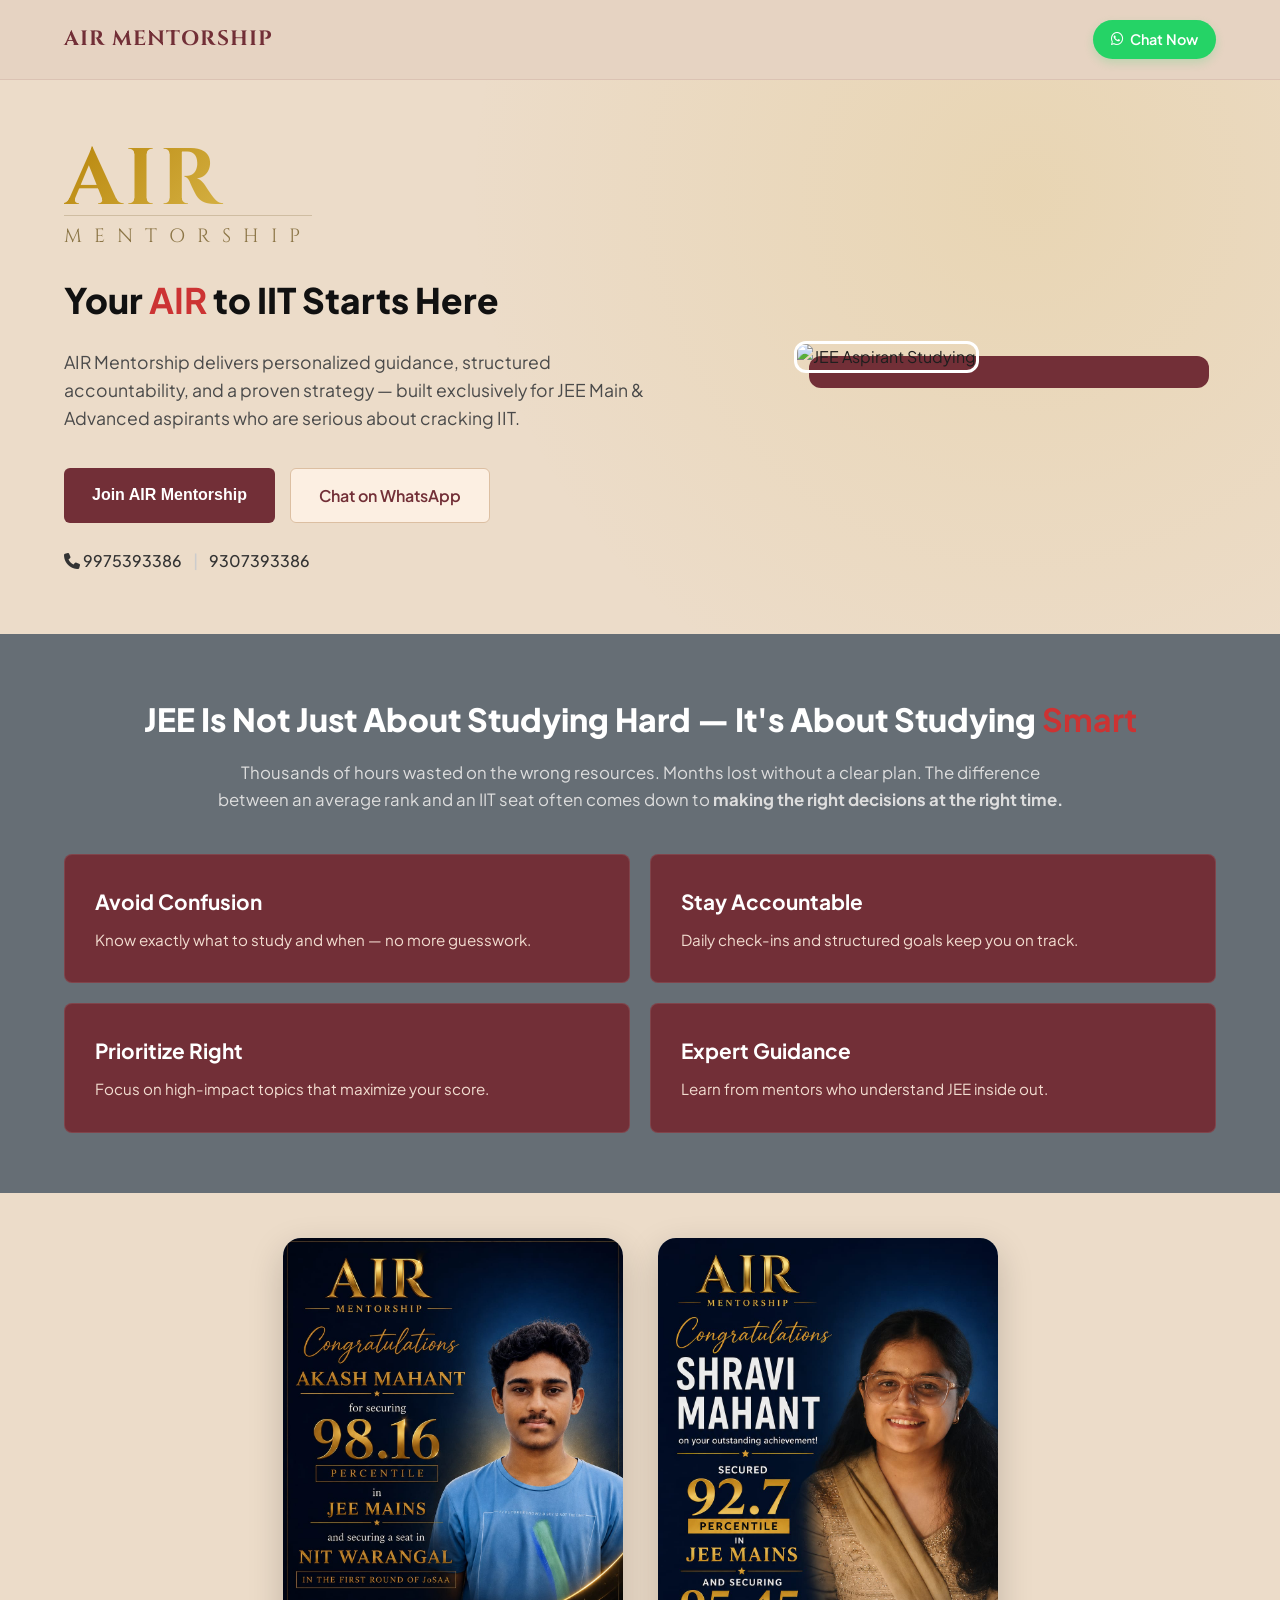
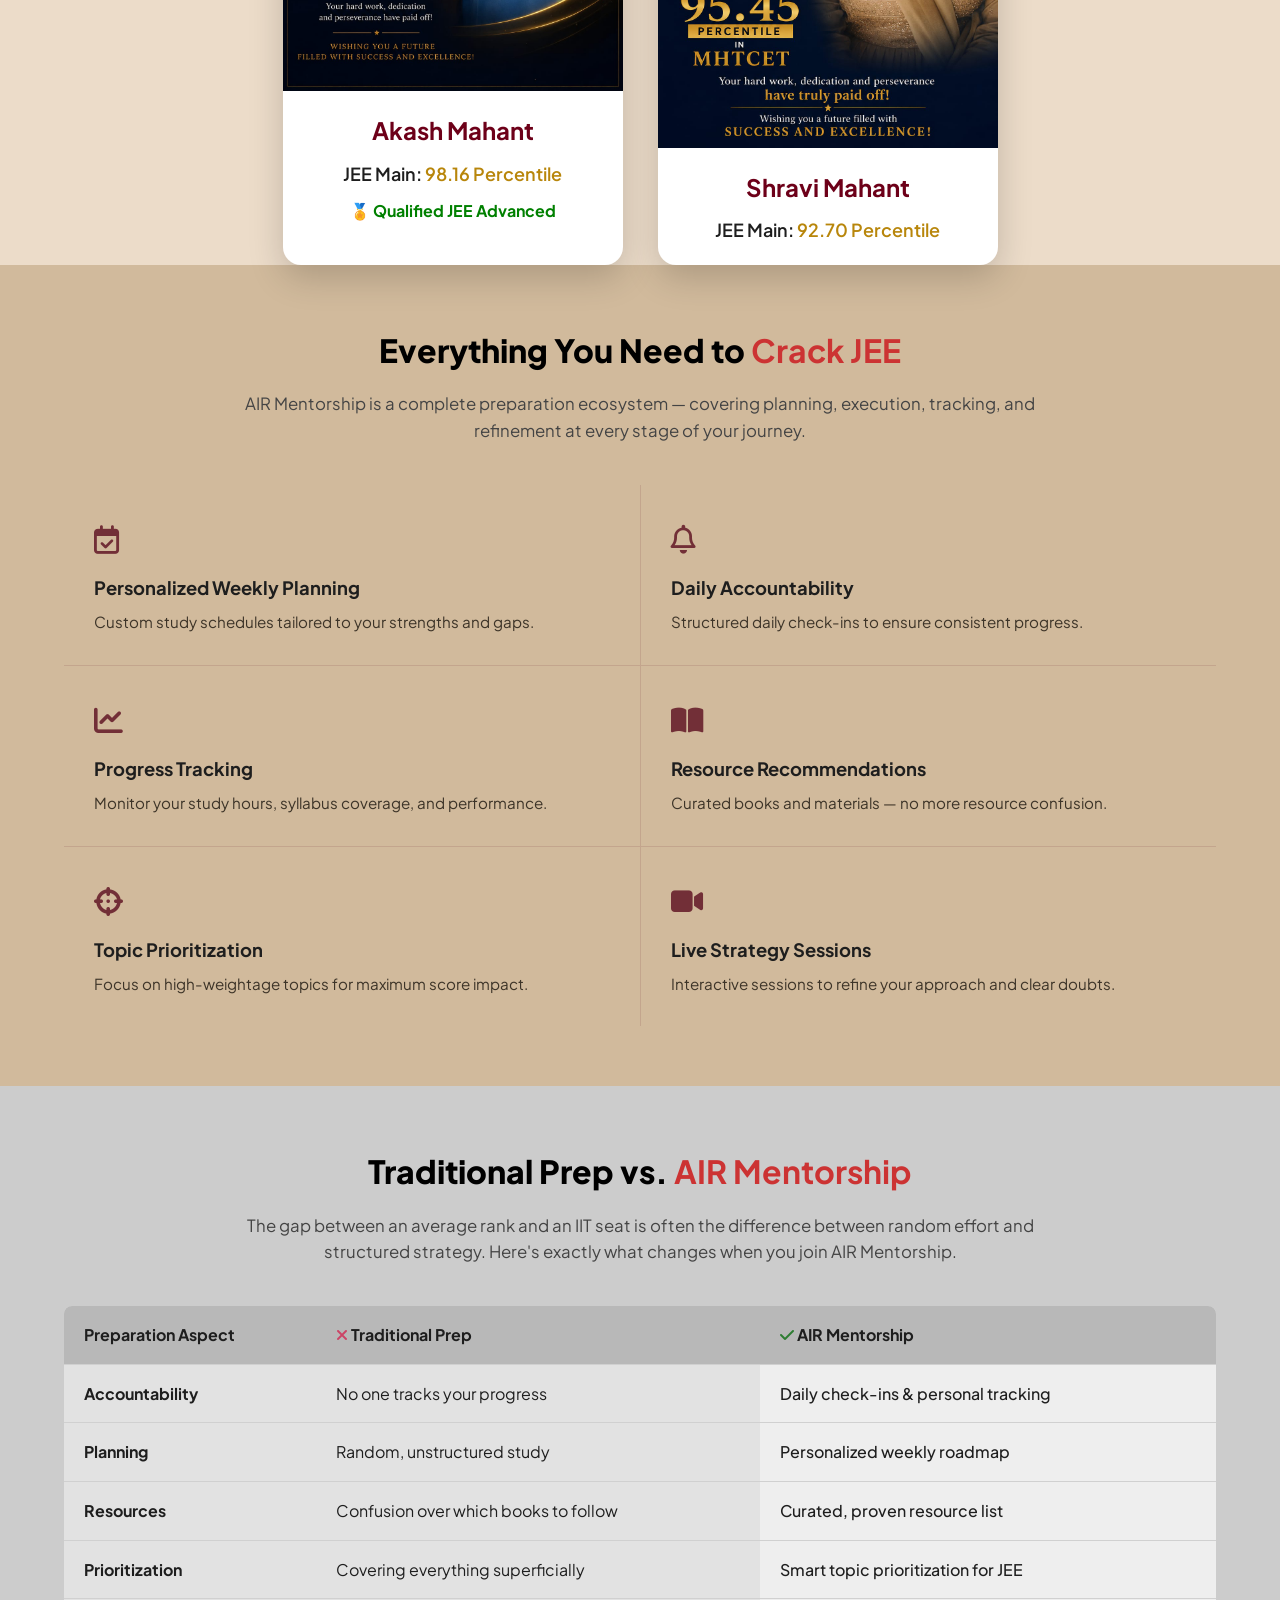
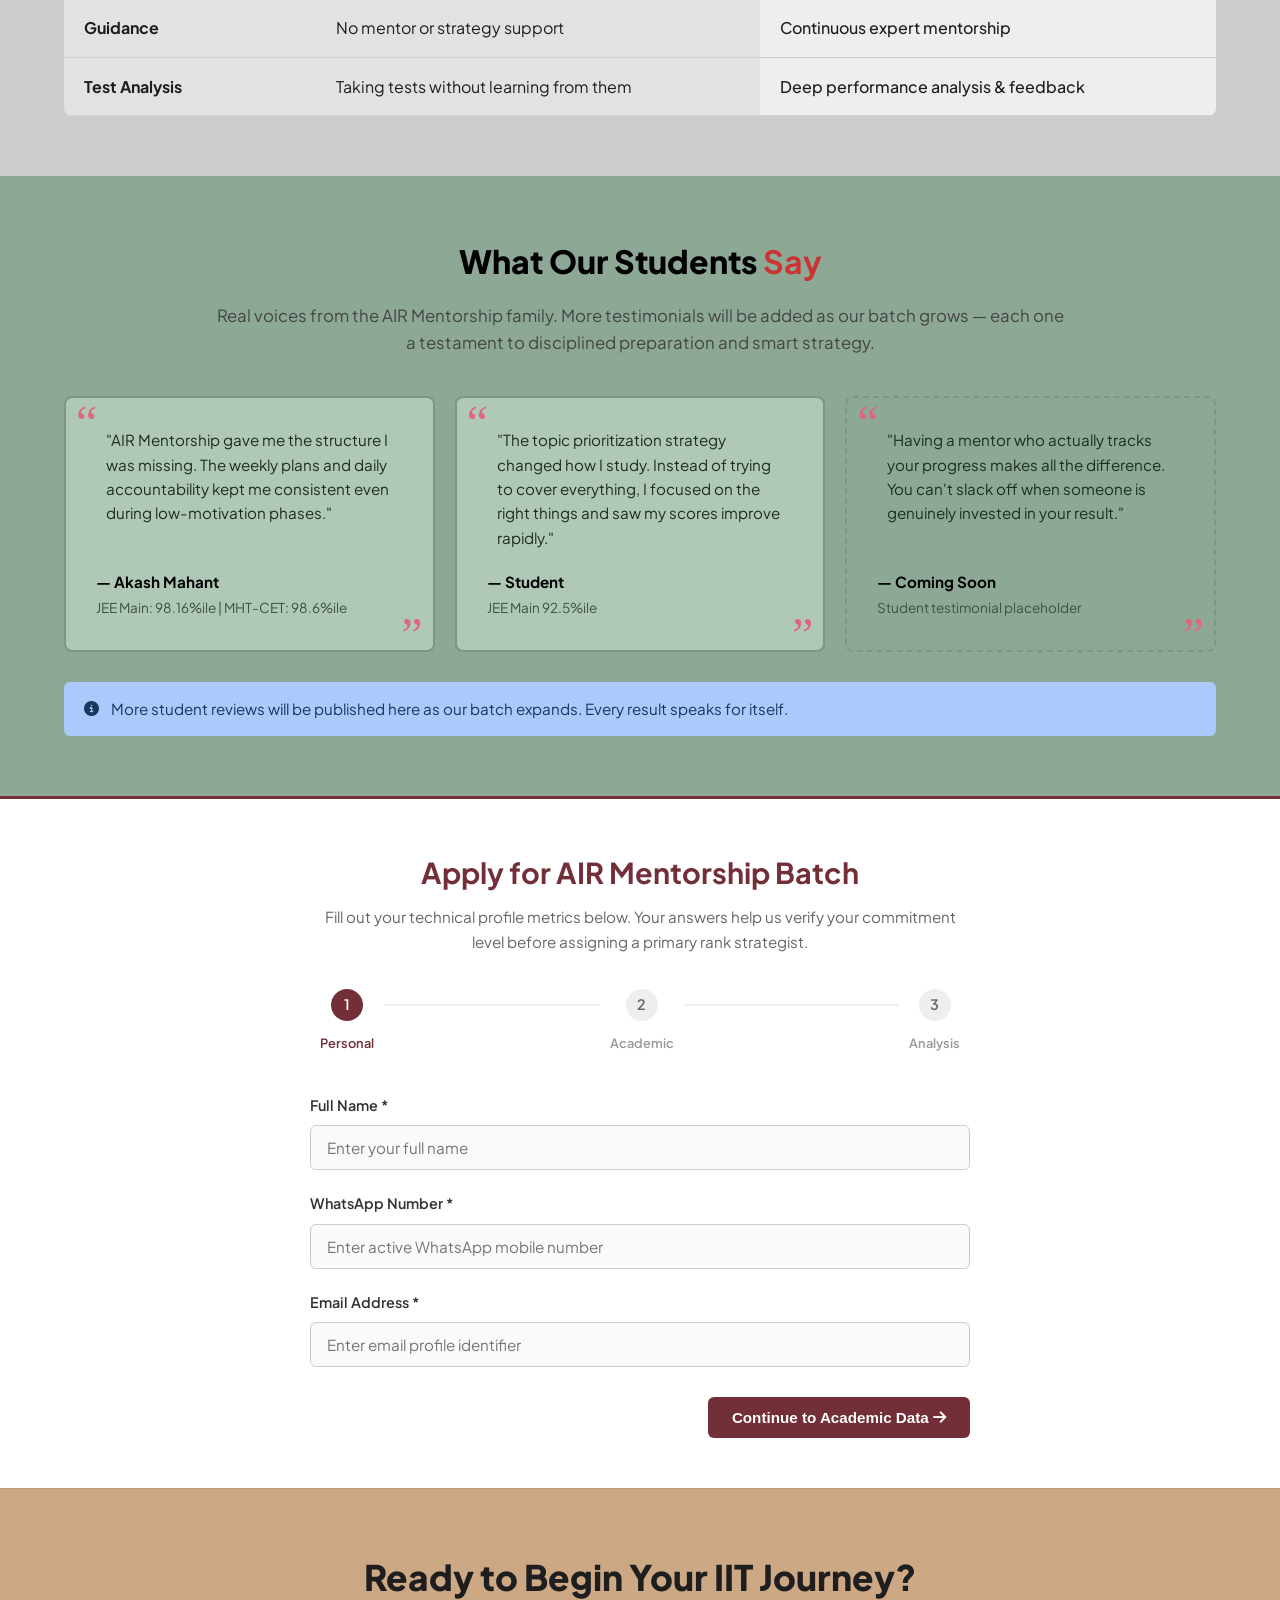
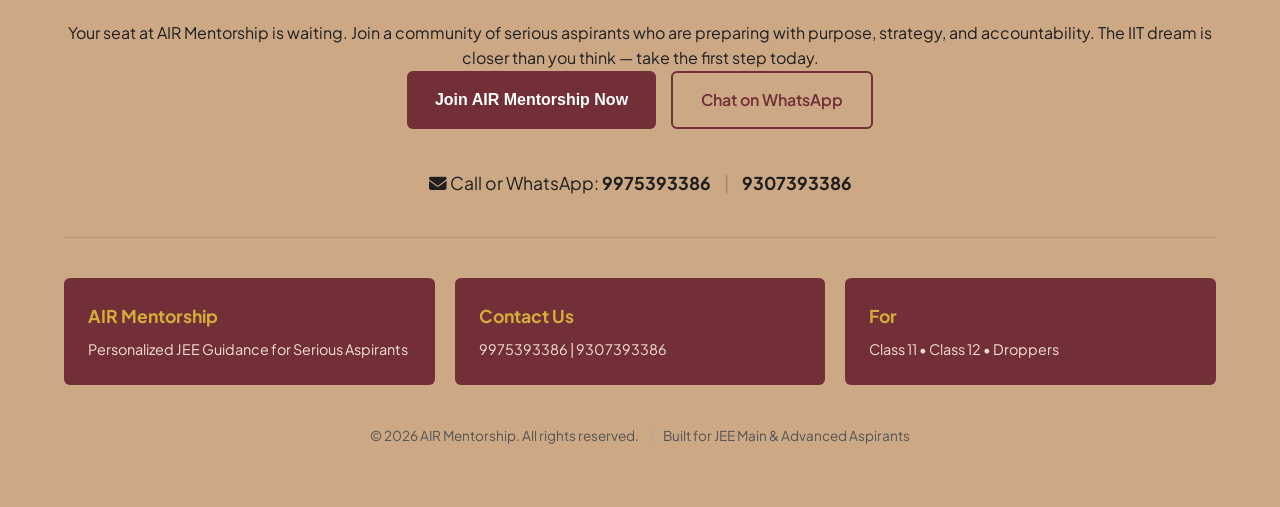
==== commit f4ad627a: "Fixed result image paths" ====
--- a/index.html
+++ b/index.html
@@ -78,16 +78,10 @@
         </div>
     </section>
 
-    <section class="results-section">
-        <div class="container">
-            <h2 class="section-title text-center text-dark">Our Students. <span class="highlight-red">Our Pride.</span></h2>
-            <p class="section-subtitle text-center text-dark">
-                Real results from real students. These are the early achievers of AIR Mentorship — and many more success stories are on the way.
-            </p>
-            <div class="results-gallery">
+    <div class="results-gallery">
 
     <div class="result-card">
-        <img src="images/results/akash.jpg" alt="Akash Mahant Result">
+        <img src="images/akashmahant.jpg" alt="Akash Mahant Result">
 
         <div class="result-content">
             <h3>Akash Mahant</h3>
@@ -103,7 +97,7 @@
     </div>
 
     <div class="result-card">
-        <img src="images/results/shravi.jpg" alt="Shravi Mahant Result">
+        <img src="images/shravimahant.jpg" alt="Shravi Mahant Result">
 
         <div class="result-content">
             <h3>Shravi Mahant</h3>
@@ -115,9 +109,6 @@
     </div>
 
 </div>
-        </div>
-    </section>
-
     <section class="ecosystem-section">
         <div class="container">
             <h2 class="section-title text-center">Everything You Need to <span class="highlight-red">Crack JEE</span></h2>
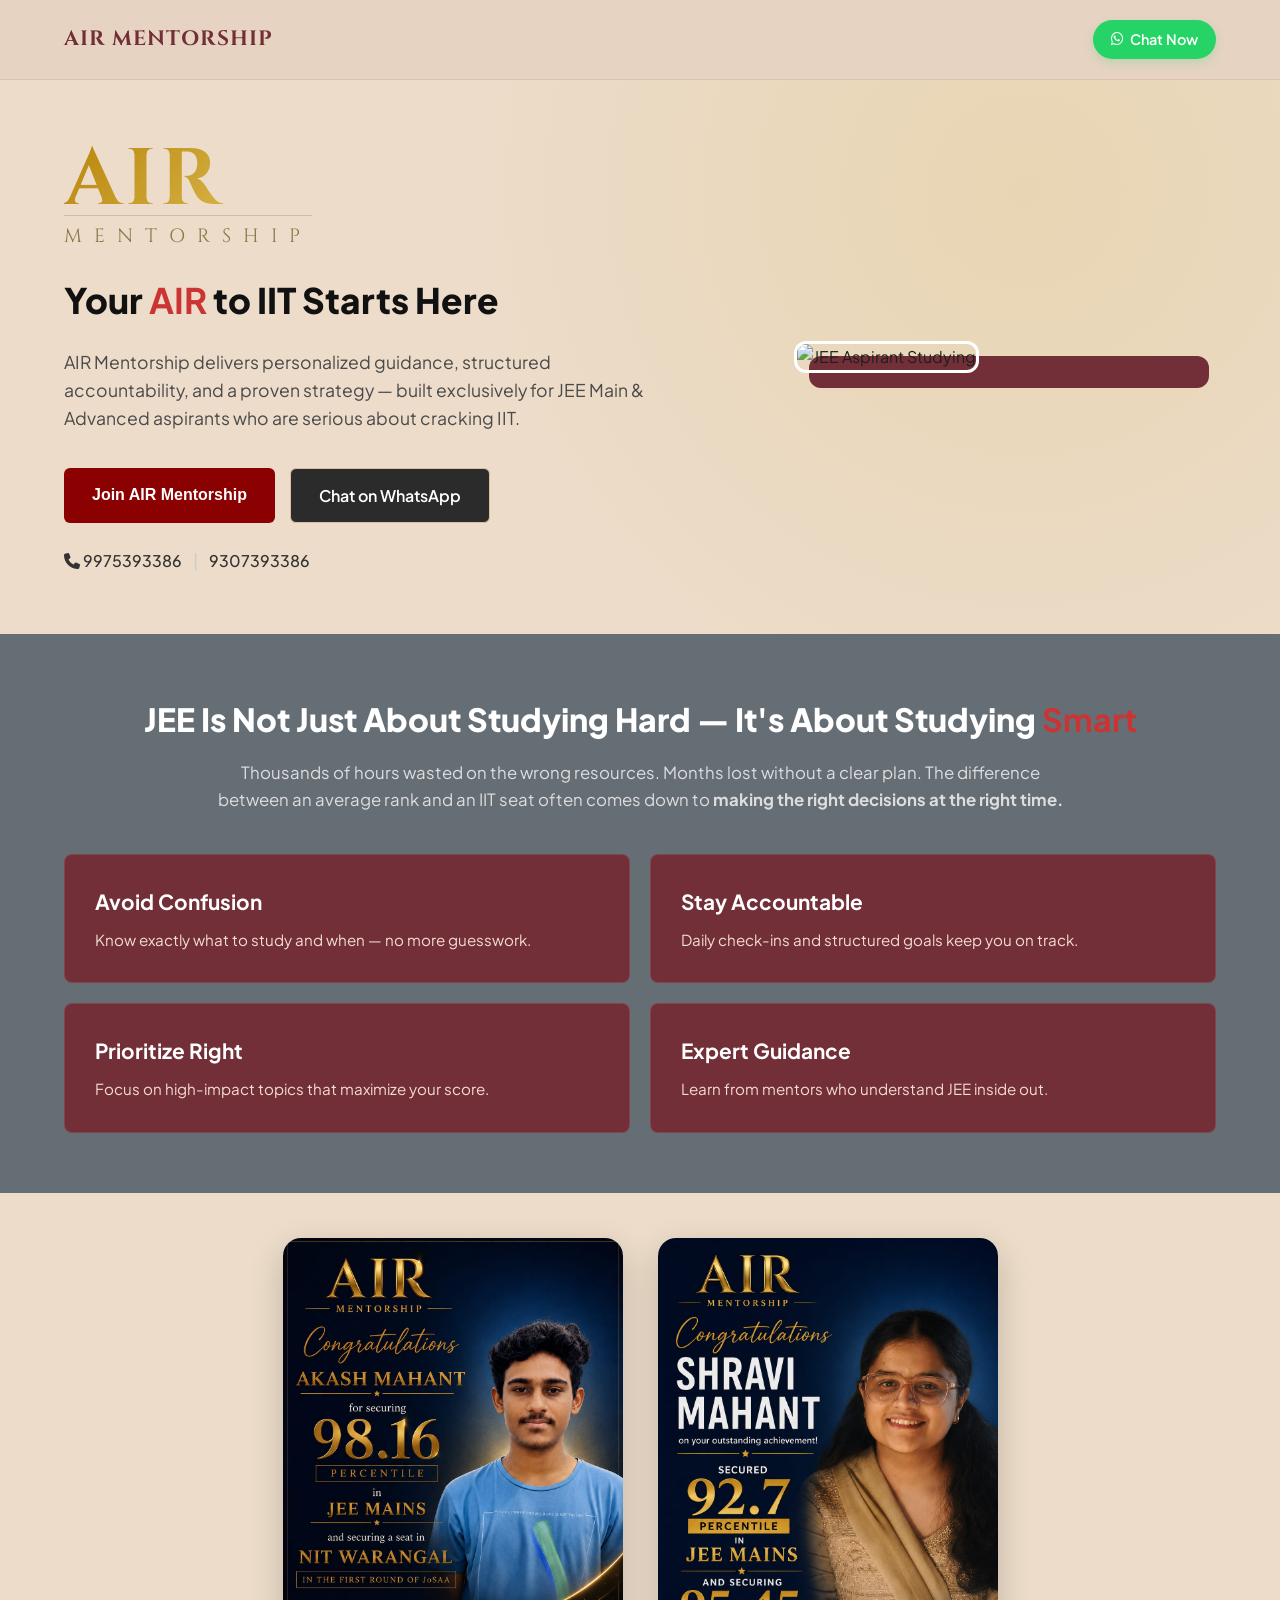
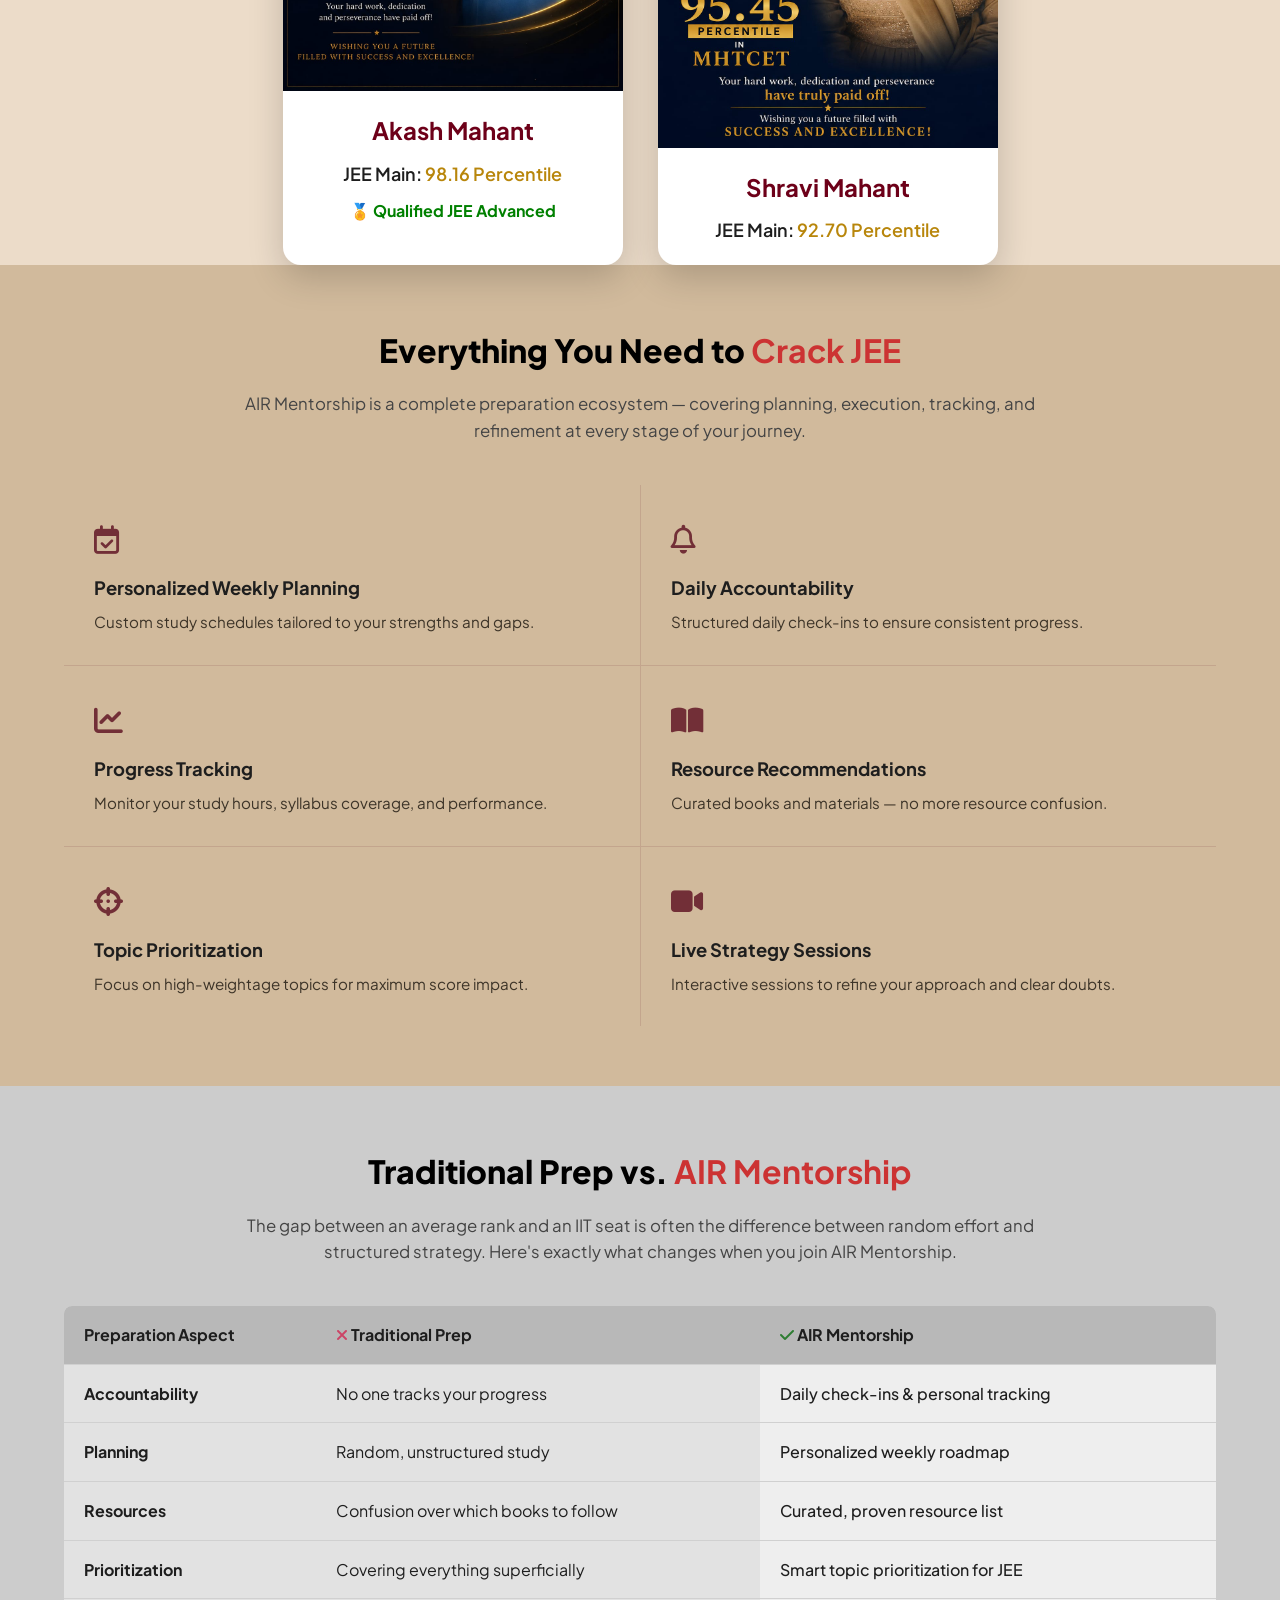
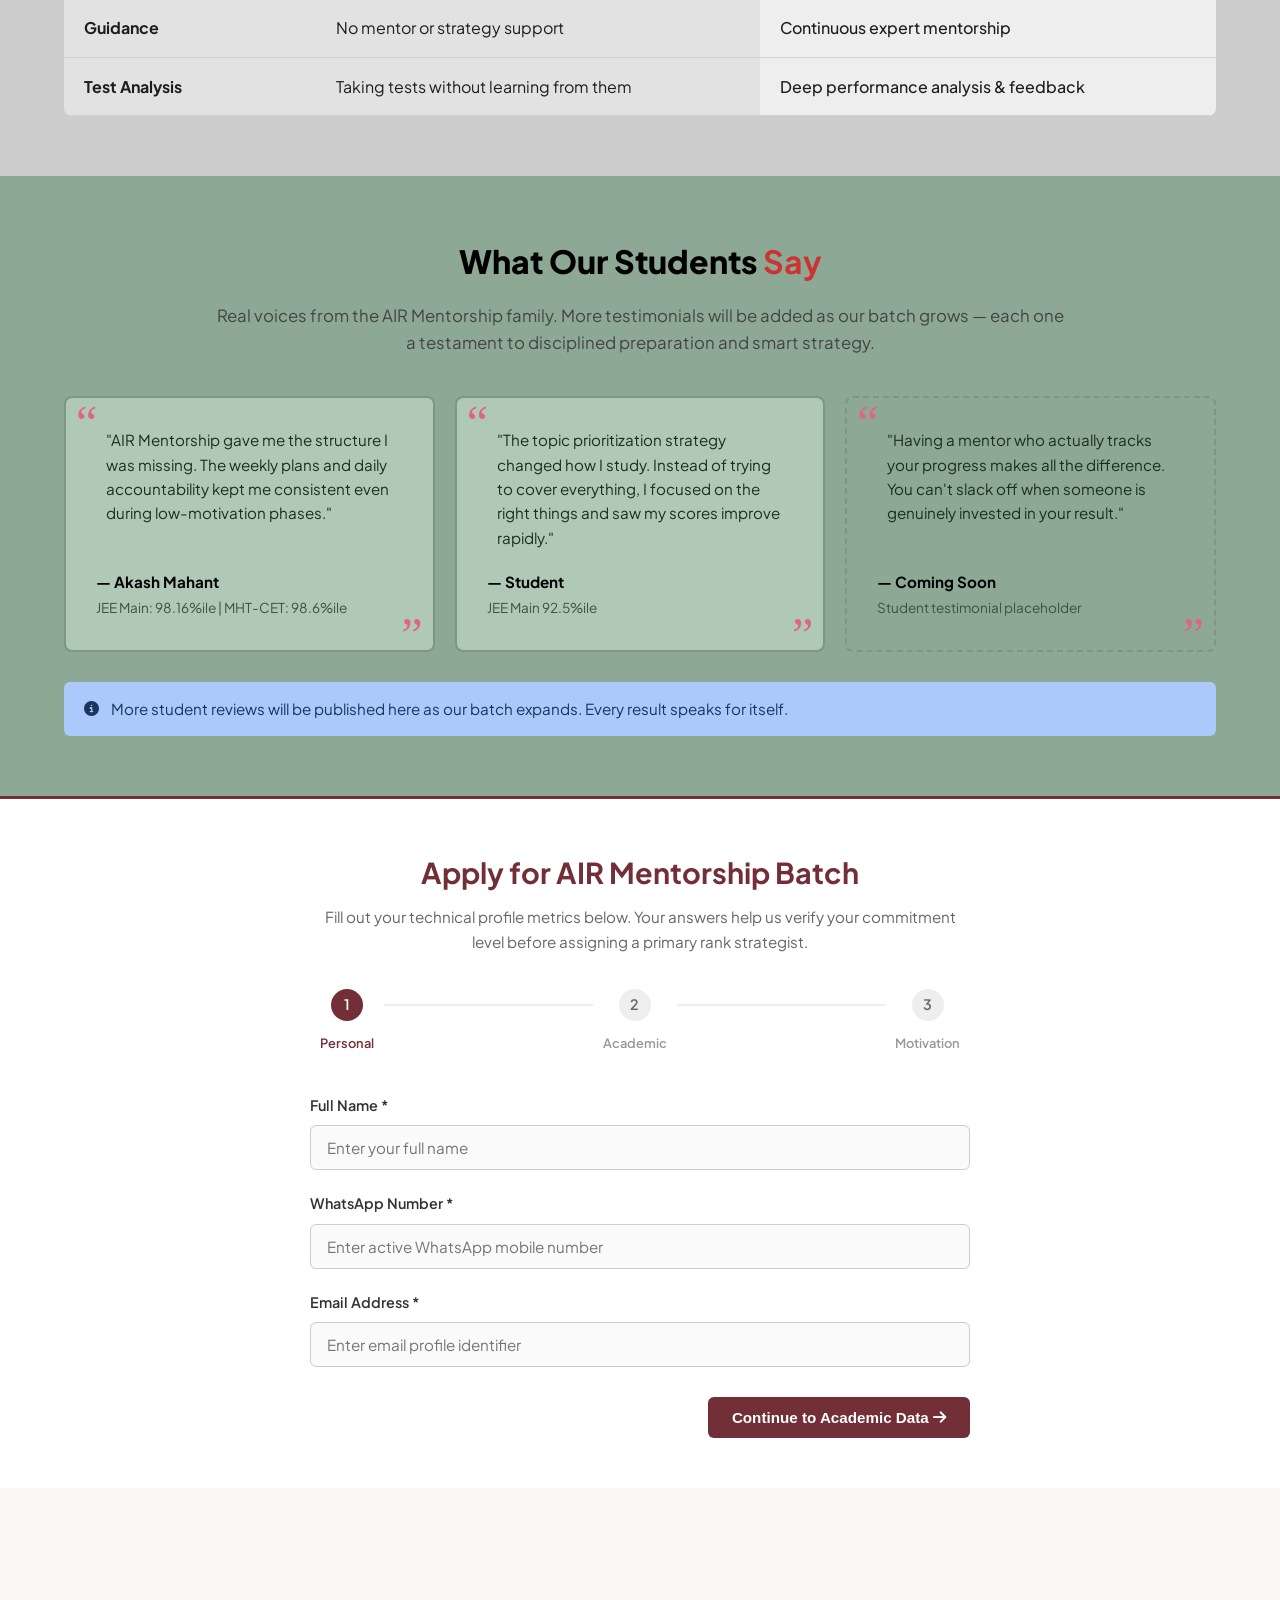
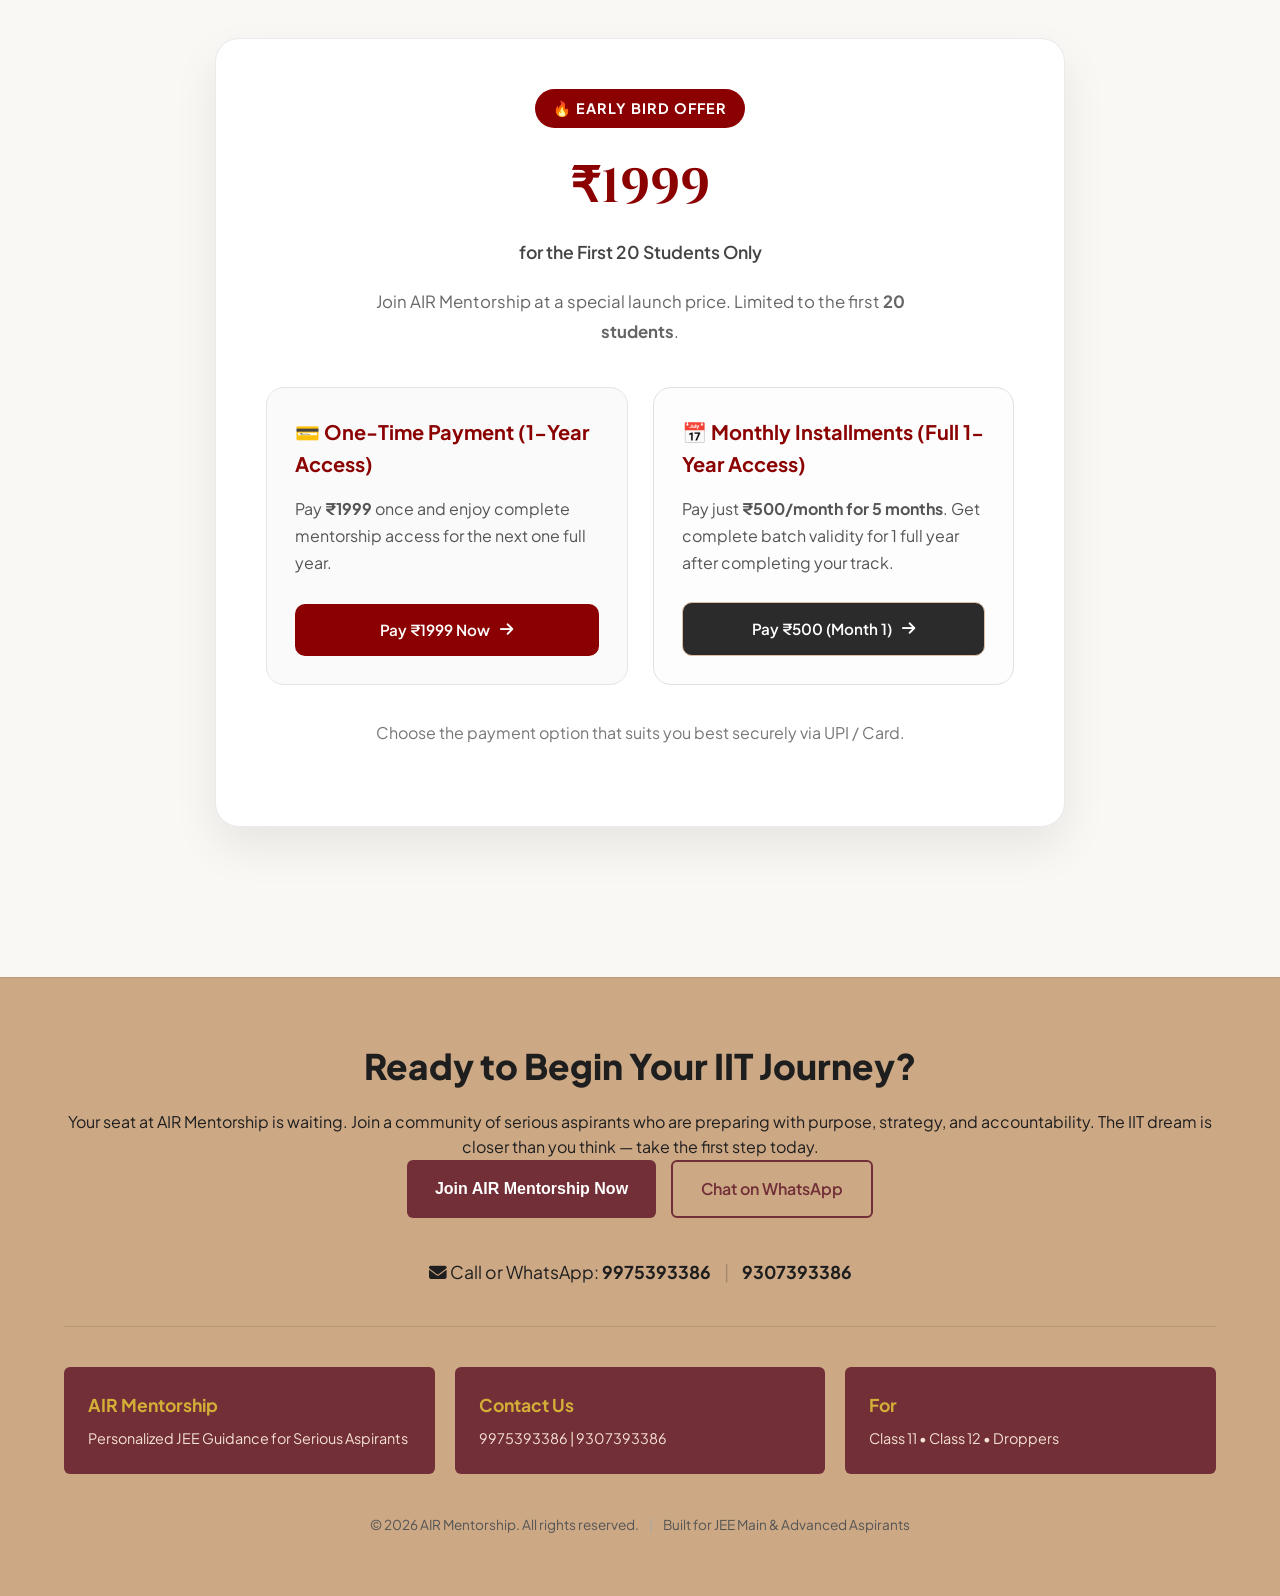
==== commit 4c04c939: "Fix: Removed analysis section and updated pricing redirection links" ====
--- a/index.html
+++ b/index.html
@@ -245,36 +245,124 @@
     </section>
 
     <section class="application-form-section" id="application-funnel">
-        <div class="container-small">
-            <div class="form-header-area">
-                <h2>Apply for AIR Mentorship Batch</h2>
-                <p>Fill out your technical profile metrics below. Your answers help us verify your commitment level before assigning a primary rank strategist.</p>
-            </div>
+    <div class="container-small">
+        <div class="form-header-area">
+            <h2>Apply for AIR Mentorship Batch</h2>
+            <p>Fill out your technical profile metrics below. Your answers help us verify your commitment level before assigning a primary rank strategist.</p>
+        </div>
+        
+        <div class="form-progress-bar">
+            <div class="step-indicator active" id="ind-1"><span>1</span><label>Personal</label></div>
+            <div class="step-indicator" id="ind-2"><span>2</span><label>Academic</label></div>
+            <div class="step-indicator" id="ind-3"><span>3</span><label>Motivation</label></div>
+        </div>
+
+        <form id="native-application-form">
             
-            <div class="form-progress-bar">
-                <div class="step-indicator active" id="ind-1"><span>1</span><label>Personal</label></div>
-                <div class="step-indicator" id="ind-2"><span>2</span><label>Academic</label></div>
-                <div class="step-indicator" id="ind-3"><span>3</span><label>Analysis</label></div>
-            </div>
-
-            <form id="native-application-form">
-                <div class="form-step-panel current" id="step-1">
-                    <div class="input-block">
-                        <label for="student_name">Full Name *</label>
-                        <input type="text" id="student_name" required placeholder="Enter your full name">
-                    </div>
-                    <div class="input-block">
-                        <label for="student_phone">WhatsApp Number *</label>
-                        <input type="tel" id="student_phone" required placeholder="Enter active WhatsApp mobile number">
-                    </div>
-                    <div class="input-block">
-                        <label for="student_email">Email Address *</label>
-                        <input type="email" id="student_email" required placeholder="Enter email profile identifier">
-                    </div>
-                    <div class="form-nav-controls">
-                        <button type="button" class="btn-nav next-btn">Continue to Academic Data <i class="fa-solid fa-arrow-right"></i></button>
-                    </div>
-                </div>
+            <div class="form-step-panel current" id="step-1">
+                <div class="input-block">
+                    <label for="student_name">Full Name *</label>
+                    <input type="text" id="student_name" required placeholder="Enter your full name">
+                </div>
+                <div class="input-block">
+                    <label for="student_phone">WhatsApp Number *</label>
+                    <input type="tel" id="student_phone" required placeholder="Enter active WhatsApp mobile number">
+                </div>
+                <div class="input-block">
+                    <label for="student_email">Email Address *</label>
+                    <input type="email" id="student_email" required placeholder="Enter email profile identifier">
+                </div>
+                <div class="form-nav-controls">
+                    <button type="button" class="btn-nav next-btn">Continue to Academic Data <i class="fa-solid fa-arrow-right"></i></button>
+                </div>
+            </div>
+
+            <div class="form-step-panel" id="step-2">
+                <div class="input-block">
+                    <label for="academic_tier">Current Stage *</label>
+                    <select id="academic_tier" required>
+                        <option value="" disabled selected>Select your current status</option>
+                        <option value="Class 11">Class 11 Student</option>
+                        <option value="Class 12">Class 12 Student</option>
+                        <option value="Dropper">Dropper / Repeater</option>
+                    </select>
+                </div>
+                <div class="input-block">
+                    <label for="target_year">Target JEE Attempt Year *</label>
+                    <select id="target_year" required>
+                        <option value="" disabled selected>Select Target Year</option>
+                        <option value="2027">JEE 2027</option>
+                        <option value="2028">JEE 2028</option>
+                    </select>
+                </div>
+                <div class="input-block">
+                    <label for="current_resources">Current Study Material / Coaching</label>
+                    <input type="text" id="current_resources" placeholder="e.g., Allen Modules, FIITJEE, PW, HC Verma">
+                </div>
+                <div class="form-nav-controls">
+                    <button type="button" class="btn-nav prev-btn"><i class="fa-solid fa-arrow-left"></i> Back</button>
+                    <button type="button" class="btn-nav next-btn">Continue to Motivation <i class="fa-solid fa-arrow-right"></i></button>
+                </div>
+            </div>
+
+            <div class="form-step-panel" id="step-3">
+                <div class="input-block">
+                    <label for="motivation_statement">Why do you think you deserve this personal AIR mentoring slot? *</label>
+                    <textarea id="motivation_statement" required rows="4" placeholder="Write a brief statement about your targets and focus levels..."></textarea>
+                </div>
+                
+                <div class="form-nav-controls">
+                    <button type="button" class="btn-nav prev-btn"><i class="fa-solid fa-arrow-left"></i> Back</button>
+                    <button type="submit" class="btn-submit main-submit-btn">Submit Application & Unlock Payment <i class="fa-solid fa-bolt"></i></button>
+                </div>
+            </div>
+
+        </form>
+    </div>
+</section>
+                <section class="pricing-section">
+    <div class="container">
+        <div class="pricing-card">
+            <div class="offer-badge">🔥 EARLY BIRD OFFER</div>
+
+            <!-- Main Title Sync -->
+            <h2>₹1999 <span class="sub-text">for the First 20 Students Only</span></h2>
+
+            <p class="pricing-description">
+                Join AIR Mentorship at a special launch price. 
+                Limited to the first <strong>20 students</strong>.
+            </p>
+
+            <div class="payment-options">
+                <!-- Option 1: Full Payment Card -->
+                <div class="payment-box">
+                    <h3>💳 One-Time Payment (1-Year Access)</h3>
+                    <p>Pay <strong>₹1999</strong> once and enjoy complete mentorship access for the next one full year.</p>
+                    
+                    <!-- Integrated Your Live 1999 Link -->
+                    <a href="https://rzp.io/rzp/airfullpaymentBdni1U9" target="_blank" class="btn btn-primary unique-btn">
+                        Pay ₹1999 Now <i class="fa-solid fa-arrow-right"></i>
+                    </a>
+                </div>
+
+                <!-- Option 2: Monthly Installments Card -->
+                <div class="payment-box box-secondary">
+                    <h3>📅 Monthly Installments (Full 1-Year Access)</h3>
+                    <p>Pay just <strong>₹500/month for 5 months</strong>. Get complete batch validity for 1 full year after completing your track.</p>
+                    
+                    <!-- Integrated Your Live 500 Installment Link -->
+                    <a href="https://rzp.io/rzp/airinstallmentsJAJN0w6" target="_blank" class="btn btn-secondary unique-btn">
+                        Pay ₹500 (Month 1) <i class="fa-solid fa-arrow-right"></i>
+                    </a>
+                </div>
+            </div>
+
+            <p class="pricing-note">
+                Choose the payment option that suits you best securely via UPI / Card.
+            </p>
+        </div>
+    </div>
+</section>
 
                 <div class="form-step-panel" id="step-2">
                     <div class="input-block">
--- a/styles.css
+++ b/styles.css
@@ -521,4 +521,160 @@
     margin-top:10px;
     font-weight:bold;
     color:#008000;
+}
+/* ==========================
+   EARLY BIRD PRICING SECTION
+========================== */
+
+.pricing-section{
+    padding:90px 20px;
+    background:#faf8f5;
+}
+
+.pricing-card{
+    max-width:850px;
+    margin:auto;
+    background:#fff;
+    border-radius:24px;
+    padding:50px;
+    text-align:center;
+    box-shadow:0 20px 45px rgba(0,0,0,.08);
+    border:1px solid rgba(0,0,0,.08);
+}
+
+.offer-badge{
+    display:inline-block;
+    padding:8px 18px;
+    background:#8b0000;
+    color:#fff;
+    border-radius:50px;
+    font-size:.9rem;
+    font-weight:700;
+    letter-spacing:1px;
+    margin-bottom:22px;
+}
+
+.pricing-card h2{
+    font-size:3rem;
+    color:#8b0000;
+    margin-bottom:10px;
+    font-family:'Cinzel',serif;
+}
+
+/* Naye HTML inline-class selector (.sub-text) ke sath match kiya */
+.pricing-card h2 .sub-text{
+    display:block;
+    margin-top:12px;
+    font-size:1.1rem;
+    color:#444;
+    font-family:'Plus Jakarta Sans',sans-serif;
+    font-weight:600;
+    letter-spacing: 0;
+}
+
+.pricing-description{
+    max-width:600px;
+    margin:20px auto 40px;
+    color:#666;
+    line-height:1.8;
+    font-size:1.05rem;
+}
+
+.payment-options{
+    display:grid;
+    /* Clean desktop balance distribution */
+    grid-template-columns:repeat(auto-fit,minmax(280px,1fr));
+    gap:25px;
+    margin-bottom:35px;
+}
+
+.payment-box{
+    background:#fafafa;
+    border:1px solid #e5e5e5;
+    border-radius:18px;
+    padding:28px;
+    transition:.3s ease-in-out;
+    /* Flex grid structure lagaya taaki dono box ki buttons hamesha align rahein */
+    display: flex;
+    flex-direction: column;
+    justify-content: space-between;
+    text-align: left;
+}
+
+/* Tint adjustment for installment tracking visibility */
+.box-secondary {
+    background: #fdfdfd;
+    border-color: #e0e0e0;
+}
+
+.payment-box:hover{
+    transform:translateY(-6px);
+    box-shadow:0 15px 30px rgba(0,0,0,.08);
+}
+
+.payment-box h3{
+    color:#8b0000;
+    margin-bottom:15px;
+    font-size: 1.25rem;
+}
+
+.payment-box p{
+    color:#555;
+    line-height:1.7;
+    margin-bottom: 25px;
+    flex-grow: 1; /* Chote text wale box ki button ko upar bhagne nahi dega */
+}
+
+.pricing-note{
+    font-size:1rem;
+    color:#777;
+    margin-bottom:30px;
+}
+
+/* --- Added Layout Integration for Grid Buttons --- */
+.unique-btn {
+    display: flex;
+    align-items: center;
+    justify-content: center;
+    gap: 10px;
+    width: 100%;
+    padding: 14px 20px;
+    border-radius: 10px;
+    font-weight: 600;
+    text-decoration: none;
+    transition: background-color 0.2s ease, transform 0.2s ease;
+    font-size: 0.95rem;
+    box-sizing: border-box;
+}
+
+.btn-primary {
+    background-color: #8b0000;
+    color: #ffffff;
+}
+
+.btn-primary:hover {
+    background-color: #660000;
+}
+
+.btn-secondary {
+    background-color: #2b2b2b;
+    color: #ffffff;
+}
+
+.btn-secondary:hover {
+    background-color: #151515;
+}
+
+@media(max-width:768px){
+    .pricing-card{
+        padding:35px 25px;
+    }
+
+    .pricing-card h2{
+        font-size:2.3rem;
+    }
+
+    .payment-options{
+        grid-template-columns:1fr;
+    }
 }
